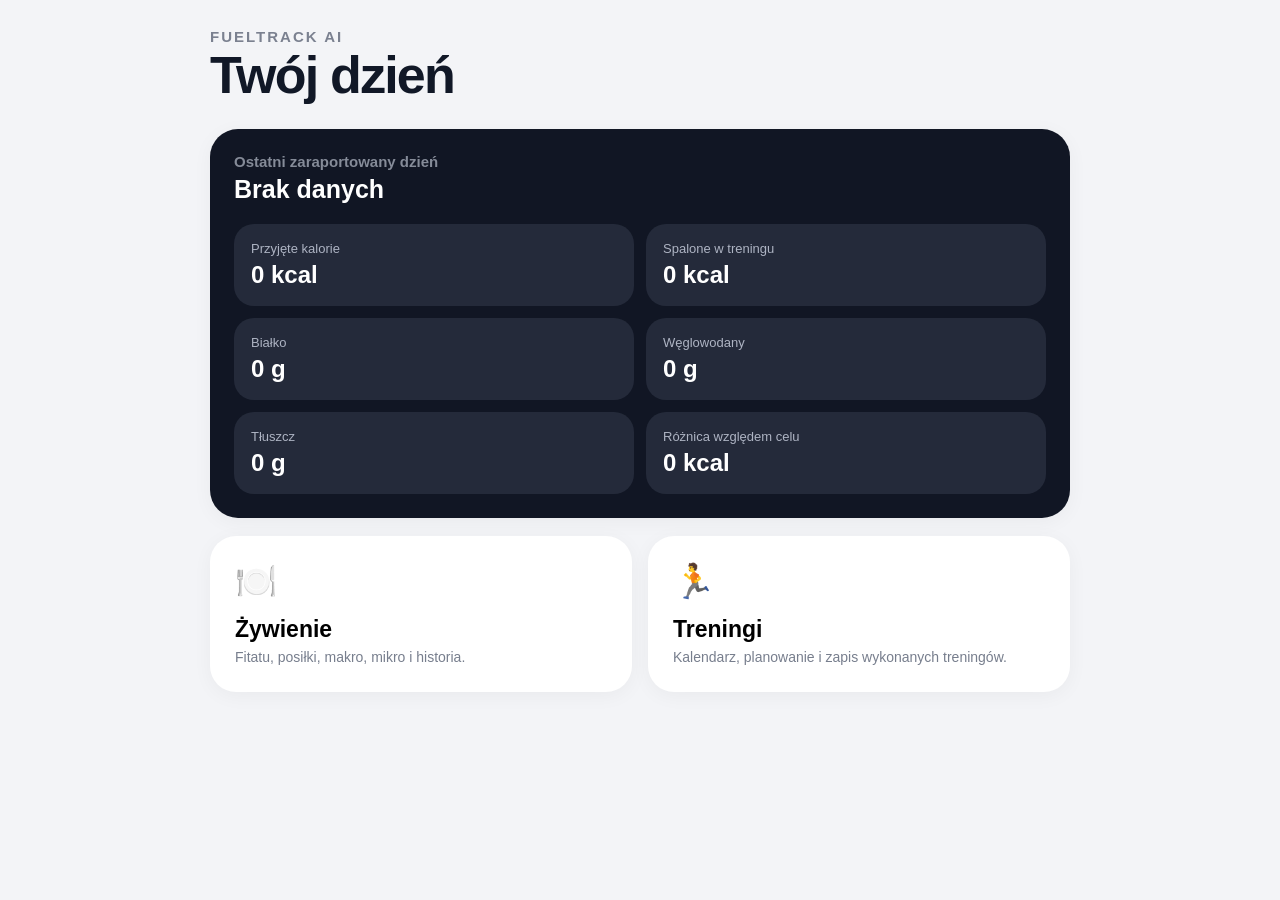
==== index.html @ 74bf9774 "Update index.html" ====
<!DOCTYPE html>
<html lang="pl">
<head>
  <meta charset="UTF-8">
  <meta name="viewport" content="width=device-width, initial-scale=1.0, viewport-fit=cover">
  <meta name="theme-color" content="#f3f4f7">
  <title>FuelTrack AI</title>

  <style>
    * {
      box-sizing: border-box;
    }

    html {
      background: #f3f4f7;
    }

    body {
      margin: 0;
      padding: 0;
      background: #f3f4f7;
      color: #111827;
      font-family: -apple-system, BlinkMacSystemFont, "SF Pro Display",
        "SF Pro Text", Inter, Arial, sans-serif;
    }

    button,
    input,
    select,
    textarea {
      font: inherit;
    }

    button {
      cursor: pointer;
    }

    .app {
      width: 100%;
      max-width: 900px;
      margin: 0 auto;
      padding: 28px 20px 80px;
    }

    .brand {
      color: #7b8190;
      font-size: 15px;
      font-weight: 800;
      letter-spacing: 2px;
      margin-bottom: 4px;
    }

    h1 {
      margin: 0;
      font-size: clamp(34px, 8vw, 52px);
      line-height: 1;
      letter-spacing: -1.8px;
    }

    h2 {
      margin: 0;
      font-size: 28px;
      letter-spacing: -0.7px;
    }

    h3 {
      margin: 0;
    }

    .topbar {
      display: flex;
      justify-content: space-between;
      align-items: flex-start;
      gap: 15px;
      margin-bottom: 28px;
    }

    .primary-btn {
      border: 0;
      border-radius: 18px;
      padding: 17px 20px;
      background: #3565e8;
      color: white;
      font-weight: 800;
      box-shadow: 0 8px 20px rgba(53,101,232,.2);
    }

    .secondary-btn {
      border: 0;
      border-radius: 14px;
      padding: 12px 16px;
      background: #e8eaf0;
      color: #151923;
      font-weight: 750;
    }

    .back-btn {
      border: 0;
      border-radius: 14px;
      padding: 11px 15px;
      background: #e7e9ef;
      font-weight: 750;
      margin-bottom: 18px;
    }

    .card {
      background: white;
      border-radius: 28px;
      padding: 24px;
      margin-bottom: 18px;
      box-shadow: 0 4px 20px rgba(0,0,0,.045);
    }

    .dark-card {
      background: #111624;
      color: white;
    }

    .summary-title {
      color: #858b98;
      font-size: 15px;
      font-weight: 700;
      margin-bottom: 5px;
    }

    .summary-date {
      font-size: 25px;
      font-weight: 850;
      margin-bottom: 20px;
    }

    .summary-grid {
      display: grid;
      grid-template-columns: repeat(2, 1fr);
      gap: 12px;
    }

    .summary-item {
      background: #242a3a;
      border-radius: 20px;
      padding: 17px;
    }

    .summary-label {
      color: #aeb4c3;
      font-size: 13px;
      margin-bottom: 5px;
    }

    .summary-value {
      font-size: 24px;
      font-weight: 850;
    }

    .nav-grid {
      display: grid;
      grid-template-columns: repeat(2, 1fr);
      gap: 16px;
      margin-bottom: 18px;
    }

    .nav-card {
      border: 0;
      text-align: left;
      background: white;
      border-radius: 26px;
      padding: 25px;
      min-height: 145px;
      box-shadow: 0 4px 20px rgba(0,0,0,.045);
    }

    .nav-icon {
      font-size: 34px;
      margin-bottom: 15px;
    }

    .nav-title {
      font-size: 23px;
      font-weight: 850;
      margin-bottom: 5px;
    }

    .nav-description {
      color: #777e8d;
      font-size: 14px;
      line-height: 1.35;
    }

    .section-header {
      display: flex;
      align-items: center;
      justify-content: space-between;
      gap: 12px;
      margin-bottom: 18px;
    }

    .day-label {
      color: #9ba1ae;
      font-size: 16px;
      margin-bottom: 5px;
    }

    .day-date {
      font-size: 29px;
      font-weight: 850;
    }

    select,
    input,
    textarea {
      width: 100%;
      border: 1px solid #dfe2e8;
      border-radius: 14px;
      padding: 13px 14px;
      background: white;
      color: #151923;
      outline: none;
    }

    select:focus,
    input:focus,
    textarea:focus {
      border-color: #3565e8;
    }

    .macro-grid {
      display: grid;
      grid-template-columns: repeat(2, 1fr);
      gap: 12px;
      margin-top: 20px;
    }

    .macro-card {
      background: #242a3a;
      border-radius: 21px;
      padding: 18px;
    }

    .macro-top {
      display: flex;
      justify-content: space-between;
      gap: 10px;
      align-items: center;
      margin-bottom: 8px;
    }

    .macro-name {
      color: #c5cad5;
      font-size: 14px;
      font-weight: 700;
    }

    .macro-number {
      font-size: 22px;
      font-weight: 850;
    }

    .progress-track {
      width: 100%;
      height: 9px;
      background: #3a4050;
      border-radius: 99px;
      overflow: hidden;
    }

    .progress-bar {
      height: 100%;
      width: 0;
      border-radius: 99px;
      background: #4e7cff;
      transition: width .25s ease;
    }

    .meal {
      padding: 18px 0;
      border-bottom: 1px solid #eceef2;
    }

    .meal:last-child {
      border-bottom: 0;
    }

    .meal h3 {
      margin-bottom: 12px;
    }

    .product {
      padding: 9px 0;
      border-bottom: 1px solid #f0f1f4;
    }

    .product:last-child {
      border-bottom: 0;
    }

    .product-name {
      font-weight: 750;
      margin-bottom: 4px;
    }

    .product-info {
      color: #747b89;
      font-size: 14px;
    }

    .collapse-header {
      width: 100%;
      border: 0;
      background: transparent;
      display: flex;
      align-items: center;
      justify-content: space-between;
      gap: 12px;
      padding: 0;
      text-align: left;
      font-weight: 850;
      font-size: 23px;
    }

    .collapse-arrow {
      font-size: 20px;
      transition: transform .2s ease;
    }

    .collapse-content {
      display: none;
      margin-top: 20px;
    }

    .collapse-content.open {
      display: block;
    }

    .micro-row,
    .history-row {
      display: flex;
      justify-content: space-between;
      gap: 12px;
      padding: 11px 0;
      border-bottom: 1px solid #eceef2;
    }

    .history-row:last-child,
    .micro-row:last-child {
      border-bottom: 0;
    }

    .history-date {
      border: 0;
      background: transparent;
      padding: 0;
      font-weight: 800;
      text-align: left;
    }

    .form-grid {
      display: grid;
      grid-template-columns: repeat(2, 1fr);
      gap: 10px;
    }

    .form-full {
      grid-column: 1 / -1;
    }

    .workout-card {
      background: #f5f6fa;
      border-radius: 20px;
      padding: 18px;
      margin-bottom: 12px;
    }

    .workout-title {
      font-size: 20px;
      font-weight: 850;
      margin-bottom: 14px;
    }

    .workout-data {
      display: grid;
      grid-template-columns: repeat(2, 1fr);
      gap: 12px;
    }

    .workout-data small {
      color: #777e8d;
    }

    .workout-data b {
      font-size: 16px;
    }

    .calendar {
      overflow-x: auto;
    }

    .calendar-head,
    .calendar-row {
      display: grid;
      grid-template-columns: repeat(7, minmax(75px, 1fr));
      min-width: 560px;
    }

    .calendar-head div {
      padding: 8px;
      text-align: center;
      color: #7b8190;
      font-size: 12px;
      font-weight: 800;
    }

    .calendar-day {
      min-height: 105px;
      border: 1px solid #eceef2;
      padding: 7px;
      background: white;
    }

    .calendar-number {
      font-weight: 850;
      margin-bottom: 6px;
    }

    .calendar-event {
      border-radius: 9px;
      padding: 5px 6px;
      margin-top: 4px;
      background: #e8edff;
      color: #294da9;
      font-size: 11px;
      font-weight: 750;
      overflow: hidden;
    }

    .empty {
      color: #858b98;
      padding: 10px 0;
    }

    .hidden {
      display: none !important;
    }

    .screens-preview {
      display: grid;
      grid-template-columns: repeat(4, 1fr);
      gap: 8px;
      margin-top: 10px;
    }

    .screens-preview img {
      width: 100%;
      aspect-ratio: 1;
      object-fit: cover;
      border-radius: 12px;
    }

    .status {
      position: fixed;
      left: 20px;
      right: 20px;
      bottom: 20px;
      z-index: 99999;
      padding: 15px 18px;
      border-radius: 15px;
      background: #16794b;
      color: white;
      font-weight: 700;
      text-align: center;
      box-shadow: 0 8px 30px rgba(0,0,0,.2);
    }

    @media (max-width: 650px) {
      .app {
        padding: 22px 16px 70px;
      }

      .topbar {
        align-items: center;
      }

      .topbar .primary-btn {
        padding: 14px 15px;
        font-size: 14px;
      }

      .nav-grid,
      .macro-grid,
      .summary-grid,
      .form-grid {
        grid-template-columns: 1fr 1fr;
      }

      .nav-card {
        min-height: 135px;
        padding: 20px;
      }

      .nav-title {
        font-size: 20px;
      }
    }

    @media (max-width: 430px) {
      .nav-grid {
        gap: 10px;
      }

      .nav-card {
        padding: 17px;
      }

      .nav-icon {
        font-size: 28px;
      }

      .nav-title {
        font-size: 18px;
      }

      .summary-item {
        padding: 14px;
      }

      .summary-value {
        font-size: 20px;
      }
    }
  </style>
</head>

<body>
  <main class="app">

    <!-- =========================
         STRONA GŁÓWNA
    ========================== -->
    <section id="homePage">

      <header class="topbar">
        <div>
          <div class="brand">FUELTRACK AI</div>
          <h1>Twój dzień</h1>
        </div>
      </header>

      <section class="card dark-card">
        <div class="summary-title">Ostatni zaraportowany dzień</div>
        <div id="homeDate" class="summary-date">Brak danych</div>

        <div class="summary-grid">
          <div class="summary-item">
            <div class="summary-label">Przyjęte kalorie</div>
            <div id="homeCalories" class="summary-value">0 kcal</div>
          </div>

          <div class="summary-item">
            <div class="summary-label">Spalone w treningu</div>
            <div id="homeBurned" class="summary-value">0 kcal</div>
          </div>

          <div class="summary-item">
            <div class="summary-label">Białko</div>
            <div id="homeProtein" class="summary-value">0 g</div>
          </div>

          <div class="summary-item">
            <div class="summary-label">Węglowodany</div>
            <div id="homeCarbs" class="summary-value">0 g</div>
          </div>

          <div class="summary-item">
            <div class="summary-label">Tłuszcz</div>
            <div id="homeFat" class="summary-value">0 g</div>
          </div>

          <div class="summary-item">
            <div class="summary-label">Różnica względem celu</div>
            <div id="homeBalance" class="summary-value">0 kcal</div>
          </div>
        </div>
      </section>

      <section class="nav-grid">

        <button class="nav-card" id="goNutrition">
          <div class="nav-icon">🍽️</div>
          <div class="nav-title">Żywienie</div>
          <div class="nav-description">
            Fitatu, posiłki, makro, mikro i historia.
          </div>
        </button>

        <button class="nav-card" id="goTraining">
          <div class="nav-icon">🏃</div>
          <div class="nav-title">Treningi</div>
          <div class="nav-description">
            Kalendarz, planowanie i zapis wykonanych treningów.
          </div>
        </button>

      </section>

    </section>


    <!-- =========================
         STRONA ŻYWIENIA
    ========================== -->
    <section id="nutritionPage" class="hidden">

      <button class="back-btn" id="backHomeNutrition">
        ← Strona główna
      </button>

      <header class="topbar">
        <div>
          <div class="brand">FUELTRACK AI</div>
          <h1>Żywienie</h1>
        </div>

        <button class="primary-btn" id="importBtn">
          + Import Fitatu
        </button>

        <input
          id="fileInput"
          type="file"
          accept=".csv,text/csv"
          class="hidden"
        >
      </header>


      <!-- DZIEŃ + BILANS -->
      <section class="card dark-card">

        <div class="day-label">Wybrany dzień</div>
        <div id="selectedDateLabel" class="day-date">
          Brak danych
        </div>

        <select id="dateSelect" style="margin-top:18px;"></select>

        <div class="macro-grid">

          <div class="macro-card">
            <div class="macro-top">
              <span class="macro-name">🔥 Kalorie</span>
              <span id="kcal" class="macro-number">0</span>
            </div>
            <div class="progress-track">
              <div id="kcalBar" class="progress-bar"></div>
            </div>
          </div>

          <div class="macro-card">
            <div class="macro-top">
              <span class="macro-name">🥩 Białko</span>
              <span id="protein" class="macro-number">0</span>
            </div>
            <div class="progress-track">
              <div id="proteinBar" class="progress-bar"></div>
            </div>
          </div>

          <div class="macro-card">
            <div class="macro-top">
              <span class="macro-name">🍚 Węglowodany</span>
              <span id="carbs" class="macro-number">0</span>
            </div>
            <div class="progress-track">
              <div id="carbsBar" class="progress-bar"></div>
            </div>
          </div>

          <div class="macro-card">
            <div class="macro-top">
              <span class="macro-name">🥑 Tłuszcz</span>
              <span id="fat" class="macro-number">0</span>
            </div>
            <div class="progress-track">
              <div id="fatBar" class="progress-bar"></div>
            </div>
          </div>

        </div>
      </section>


      <!-- POSIŁKI -->
      <section class="card">

        <div class="section-header">
          <h2>Posiłki</h2>

          <button class="secondary-btn" id="copyBtn">
            📋 Kopiuj pełny raport
          </button>
        </div>

        <div id="meals"></div>

      </section>


      <!-- MAKRO I MIKRO -->
      <section class="card">

        <button class="collapse-header" data-target="macroMicroContent">
          <span>Makro i mikro</span>
          <span class="collapse-arrow">⌄</span>
        </button>

        <div id="macroMicroContent" class="collapse-content">

          <h3 style="margin-bottom:12px;">Makro</h3>

          <div id="macroDetails"></div>

          <h3 style="margin:25px 0 12px;">Mikro</h3>

          <div id="micros"></div>

        </div>

      </section>


      <!-- HISTORIA -->
      <section class="card">

        <button class="collapse-header" data-target="historyContent">
          <span>
            Historia
            <span
              id="dayCount"
              style="
                display:inline-block;
                margin-left:8px;
                padding:7px 12px;
                border-radius:999px;
                background:#eef0ff;
                color:#303b9f;
                font-size:13px;
              "
            >
              0 dni
            </span>
          </span>

          <span class="collapse-arrow">⌄</span>
        </button>

        <div id="historyContent" class="collapse-content">
          <div id="history"></div>
        </div>

      </section>

    </section>


    <!-- =========================
         STRONA TRENINGÓW
    ========================== -->
    <section id="trainingPage" class="hidden">

      <button class="back-btn" id="backHomeTraining">
        ← Strona główna
      </button>

      <header style="margin-bottom:25px;">
        <div class="brand">FUELTRACK AI</div>
        <h1>Treningi</h1>
      </header>


      <!-- KALENDARZ -->
      <section class="card">

        <div class="section-header">
          <h2>Kalendarz treningów</h2>

          <div style="display:flex;gap:8px;">
            <button class="secondary-btn" id="prevMonth">←</button>
            <button class="secondary-btn" id="nextMonth">→</button>
          </div>
        </div>

        <div
          id="calendarTitle"
          style="
            font-size:20px;
            font-weight:850;
            margin-bottom:12px;
          "
        ></div>

        <div class="calendar">
          <div class="calendar-head">
            <div>Pon</div>
            <div>Wt</div>
            <div>Śr</div>
            <div>Czw</div>
            <div>Pt</div>
            <div>Sob</div>
            <div>Nd</div>
          </div>

          <div id="calendarGrid" class="calendar-row"></div>
        </div>

      </section>


      <!-- PLANOWANIE -->
      <section class="card">

        <div class="section-header">
          <h2>Planowanie treningu</h2>
        </div>

        <div class="form-grid">

          <input id="planDate" type="date">

          <select id="planType">
            <option value="Easy">Easy</option>
            <option value="Long">Long</option>
            <option value="Interwały">Interwały</option>
            <option value="Podbiegi">Podbiegi</option>
            <option value="Siłownia">Siłownia</option>
            <option value="Regeneracja">Regeneracja</option>
            <option value="Inny">Inny</option>
          </select>

          <input
            id="planName"
            placeholder="Nazwa treningu"
            class="form-full"
          >

          <input
            id="planCalories"
            type="number"
            placeholder="Przypuszczalne spalone kcal"
          >

          <input
            id="planDistance"
            type="number"
            step="0.1"
            placeholder="Planowany dystans km"
          >

          <textarea
            id="planNote"
            rows="3"
            placeholder="Opis / założenia treningu"
            class="form-full"
          ></textarea>

          <button
            id="savePlanBtn"
            class="primary-btn form-full"
          >
            + Dodaj do kalendarza
          </button>

        </div>

      </section>


      <!-- WPROWADZANIE WYKONANEGO TRENINGU -->
      <section class="card">

        <div class="section-header">
          <h2>Wykonane treningi</h2>

          <button class="secondary-btn" id="addWorkoutBtn">
            + Dodaj trening
          </button>
        </div>

        <div id="workoutForm" class="hidden">

          <div class="form-grid">

            <input id="wDate" type="date">

            <input
              id="wType"
              placeholder="Rodzaj, np. Easy Run"
            >

            <input
              id="wDistance"
              type="number"
              step="0.01"
              placeholder="Dystans km"
            >

            <input
              id="wTime"
              placeholder="Czas, np. 52:34"
            >

            <input
              id="wPace"
              placeholder="Tempo, np. 5:18/km"
            >

            <input
              id="wHr"
              type="number"
              placeholder="Średnie HR"
            >

            <input
              id="wMaxHr"
              type="number"
              placeholder="Maksymalne HR"
            >

            <input
              id="wCalories"
              type="number"
              placeholder="Spalone kcal"
            >

            <input
              id="wCadence"
              type="number"
              placeholder="Kadencja"
            >

            <input
              id="wElevation"
              type="number"
              placeholder="Przewyższenie m"
            >

            <textarea
              id="wNote"
              rows="3"
              placeholder="Odczucia / notatka"
              class="form-full"
            ></textarea>

            <div class="form-full">
              <label style="font-weight:750;">
                Screeny z Garmina — maks. 4
              </label>

              <input
                id="wScreens"
                type="file"
                accept="image/*"
                multiple
                style="margin-top:8px;"
              >

              <div id="screensPreview" class="screens-preview"></div>
            </div>

            <button
              id="saveWorkoutBtn"
              class="primary-btn"
            >
              Zapisz trening
            </button>

            <button
              id="cancelWorkoutBtn"
              class="secondary-btn"
            >
              Anuluj
            </button>

          </div>

        </div>

        <div id="workouts" style="margin-top:18px;"></div>

      </section>

    </section>

  </main>

  <div id="status" class="status hidden"></div>

  <script src="App.js"></script>
</body>
</html>
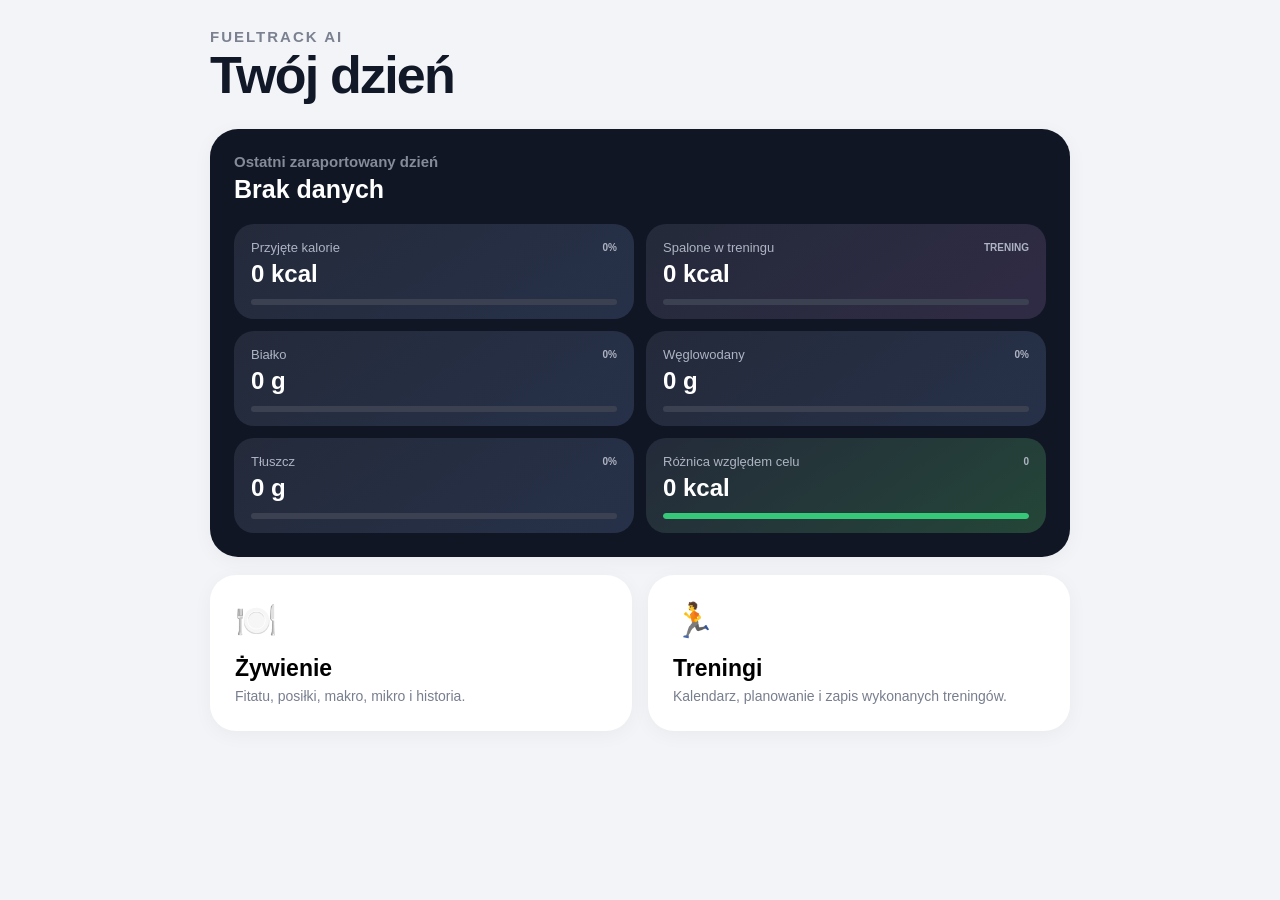
==== commit c9674db3: "Update index.html" ====
--- a/index.html
+++ b/index.html
@@ -1,12 +1,24 @@
 <!DOCTYPE html>
 <html lang="pl">
+
 <head>
+
   <meta charset="UTF-8">
-  <meta name="viewport" content="width=device-width, initial-scale=1.0, viewport-fit=cover">
-  <meta name="theme-color" content="#f3f4f7">
+
+  <meta
+    name="viewport"
+    content="width=device-width, initial-scale=1.0, viewport-fit=cover"
+  >
+
+  <meta
+    name="theme-color"
+    content="#f3f4f7"
+  >
+
   <title>FuelTrack AI</title>
 
   <style>
+
     * {
       box-sizing: border-box;
     }
@@ -20,8 +32,14 @@
       padding: 0;
       background: #f3f4f7;
       color: #111827;
-      font-family: -apple-system, BlinkMacSystemFont, "SF Pro Display",
-        "SF Pro Text", Inter, Arial, sans-serif;
+      font-family:
+        -apple-system,
+        BlinkMacSystemFont,
+        "SF Pro Display",
+        "SF Pro Text",
+        Inter,
+        Arial,
+        sans-serif;
     }
 
     button,
@@ -82,7 +100,9 @@
       background: #3565e8;
       color: white;
       font-weight: 800;
-      box-shadow: 0 8px 20px rgba(53,101,232,.2);
+      box-shadow:
+        0 8px 20px
+        rgba(53, 101, 232, .2);
     }
 
     .secondary-btn {
@@ -108,7 +128,9 @@
       border-radius: 28px;
       padding: 24px;
       margin-bottom: 18px;
-      box-shadow: 0 4px 20px rgba(0,0,0,.045);
+      box-shadow:
+        0 4px 20px
+        rgba(0, 0, 0, .045);
     }
 
     .dark-card {
@@ -131,30 +153,213 @@
 
     .summary-grid {
       display: grid;
-      grid-template-columns: repeat(2, 1fr);
+      grid-template-columns:
+        repeat(2, 1fr);
       gap: 12px;
     }
 
+    /* =====================================================
+       KAFELKI GŁÓWNE — NOWE
+    ===================================================== */
+
     .summary-item {
+      position: relative;
+      overflow: hidden;
       background: #242a3a;
       border-radius: 20px;
-      padding: 17px;
+      padding: 16px 17px 14px;
+      transition:
+        background .25s ease,
+        transform .2s ease;
+    }
+
+    .summary-item:hover {
+      transform: translateY(-1px);
+    }
+
+    .summary-label-row {
+      display: flex;
+      align-items: center;
+      justify-content: space-between;
+      gap: 8px;
+      margin-bottom: 5px;
     }
 
     .summary-label {
       color: #aeb4c3;
       font-size: 13px;
-      margin-bottom: 5px;
+      line-height: 1.2;
+    }
+
+    .summary-percent {
+      font-size: 10px;
+      font-weight: 850;
+      color: #aeb4c3;
+      white-space: nowrap;
     }
 
     .summary-value {
       font-size: 24px;
       font-weight: 850;
-    }
+      line-height: 1.1;
+    }
+
+    .summary-progress {
+      height: 6px;
+      width: 100%;
+      margin-top: 12px;
+      background: #3b4151;
+      border-radius: 99px;
+      overflow: hidden;
+    }
+
+    .summary-progress-bar {
+      height: 100%;
+      width: 0;
+      border-radius: 99px;
+      transition:
+        width .35s ease,
+        background .25s ease;
+    }
+
+    /* Kolory realizacji celu */
+
+    .summary-item.progress-low {
+      background:
+        linear-gradient(
+          145deg,
+          #242a3a,
+          #263149
+        );
+    }
+
+    .summary-item.progress-medium {
+      background:
+        linear-gradient(
+          145deg,
+          #242a3a,
+          #273b37
+        );
+    }
+
+    .summary-item.progress-good {
+      background:
+        linear-gradient(
+          145deg,
+          #242a3a,
+          #244638
+        );
+    }
+
+    .summary-item.progress-over {
+      background:
+        linear-gradient(
+          145deg,
+          #242a3a,
+          #493c2b
+        );
+    }
+
+    .progress-low
+    .summary-progress-bar {
+      background: #4e7cff;
+    }
+
+    .progress-medium
+    .summary-progress-bar {
+      background: #38b879;
+    }
+
+    .progress-good
+    .summary-progress-bar {
+      background: #35c878;
+    }
+
+    .progress-over
+    .summary-progress-bar {
+      background: #f0a441;
+    }
+
+    /* Spalone kcal */
+
+    #homeBurnedCard {
+      background:
+        linear-gradient(
+          145deg,
+          #242a3a,
+          #302b45
+        );
+    }
+
+    #homeBurnedBar {
+      background: #a36cff;
+    }
+
+    /* Bilans */
+
+    #homeBalanceCard {
+      background:
+        linear-gradient(
+          145deg,
+          #242a3a,
+          #263149
+        );
+    }
+
+    .balance-good {
+      background:
+        linear-gradient(
+          145deg,
+          #242a3a,
+          #244638
+        ) !important;
+    }
+
+    .balance-warning {
+      background:
+        linear-gradient(
+          145deg,
+          #242a3a,
+          #493c2b
+        ) !important;
+    }
+
+    .balance-danger {
+      background:
+        linear-gradient(
+          145deg,
+          #242a3a,
+          #482c32
+        ) !important;
+    }
+
+    .balance-good
+    #homeBalanceBar {
+      background: #35c878;
+    }
+
+    .balance-warning
+    #homeBalanceBar {
+      background: #f0a441;
+    }
+
+    .balance-danger
+    #homeBalanceBar {
+      background: #ef6262;
+    }
+
+    #homeBalancePercent {
+      font-size: 10px;
+    }
+
+    /* =====================================================
+       NAWIGACJA
+    ===================================================== */
 
     .nav-grid {
       display: grid;
-      grid-template-columns: repeat(2, 1fr);
+      grid-template-columns:
+        repeat(2, 1fr);
       gap: 16px;
       margin-bottom: 18px;
     }
@@ -166,7 +371,9 @@
       border-radius: 26px;
       padding: 25px;
       min-height: 145px;
-      box-shadow: 0 4px 20px rgba(0,0,0,.045);
+      box-shadow:
+        0 4px 20px
+        rgba(0, 0, 0, .045);
     }
 
     .nav-icon {
@@ -223,9 +430,14 @@
       border-color: #3565e8;
     }
 
+    /* =====================================================
+       MAKRO
+    ===================================================== */
+
     .macro-grid {
       display: grid;
-      grid-template-columns: repeat(2, 1fr);
+      grid-template-columns:
+        repeat(2, 1fr);
       gap: 12px;
       margin-top: 20px;
     }
@@ -268,12 +480,18 @@
       width: 0;
       border-radius: 99px;
       background: #4e7cff;
-      transition: width .25s ease;
-    }
+      transition:
+        width .25s ease;
+    }
+
+    /* =====================================================
+       POSIŁKI
+    ===================================================== */
 
     .meal {
       padding: 18px 0;
-      border-bottom: 1px solid #eceef2;
+      border-bottom:
+        1px solid #eceef2;
     }
 
     .meal:last-child {
@@ -286,7 +504,8 @@
 
     .product {
       padding: 9px 0;
-      border-bottom: 1px solid #f0f1f4;
+      border-bottom:
+        1px solid #f0f1f4;
     }
 
     .product:last-child {
@@ -319,7 +538,8 @@
 
     .collapse-arrow {
       font-size: 20px;
-      transition: transform .2s ease;
+      transition:
+        transform .2s ease;
     }
 
     .collapse-content {
@@ -337,7 +557,8 @@
       justify-content: space-between;
       gap: 12px;
       padding: 11px 0;
-      border-bottom: 1px solid #eceef2;
+      border-bottom:
+        1px solid #eceef2;
     }
 
     .history-row:last-child,
@@ -353,15 +574,44 @@
       text-align: left;
     }
 
+    /* =====================================================
+       FORMULARZE
+    ===================================================== */
+
     .form-grid {
       display: grid;
-      grid-template-columns: repeat(2, 1fr);
+      grid-template-columns:
+        minmax(0, 1fr)
+        minmax(0, 1fr);
       gap: 10px;
     }
 
     .form-full {
       grid-column: 1 / -1;
     }
+
+    .form-grid > input,
+    .form-grid > select,
+    .form-grid > textarea {
+      min-width: 0;
+    }
+
+    .form-grid input,
+    .form-grid select,
+    .form-grid textarea {
+      font-size: 14px;
+      min-width: 0;
+    }
+
+    .form-grid input::placeholder,
+    .form-grid textarea::placeholder {
+      font-size: 13px;
+      color: #9ca1aa;
+    }
+
+    /* =====================================================
+       WYKONANE TRENINGI
+    ===================================================== */
 
     .workout-card {
       background: #f5f6fa;
@@ -376,9 +626,17 @@
       margin-bottom: 14px;
     }
 
+    .workout-date {
+      font-size: 13px;
+      color: #777e8d;
+      font-weight: 600;
+      margin-top: 4px;
+    }
+
     .workout-data {
       display: grid;
-      grid-template-columns: repeat(2, 1fr);
+      grid-template-columns:
+        repeat(2, 1fr);
       gap: 12px;
     }
 
@@ -390,46 +648,102 @@
       font-size: 16px;
     }
 
+    .workout-note {
+      margin-top: 14px;
+      border-top:
+        1px solid #e4e6eb;
+      padding-top: 12px;
+      color: #555;
+      line-height: 1.4;
+    }
+
+    .delete-workout-btn {
+      margin-top: 14px;
+      border: 0;
+      border-radius: 10px;
+      padding: 8px 11px;
+      background: #fee4e2;
+      color: #b42318;
+      font-weight: 700;
+    }
+
+    /* =====================================================
+       KALENDARZ
+    ===================================================== */
+
     .calendar {
-      overflow-x: auto;
+      width: 100%;
+      overflow-x: hidden;
     }
 
     .calendar-head,
     .calendar-row {
       display: grid;
-      grid-template-columns: repeat(7, minmax(75px, 1fr));
-      min-width: 560px;
+      grid-template-columns:
+        repeat(
+          7,
+          minmax(0, 1fr)
+        );
+      width: 100%;
+      min-width: 0;
     }
 
     .calendar-head div {
-      padding: 8px;
+      padding: 6px 2px;
       text-align: center;
       color: #7b8190;
-      font-size: 12px;
+      font-size: 11px;
       font-weight: 800;
+      overflow: hidden;
     }
 
     .calendar-day {
-      min-height: 105px;
+      min-width: 0;
+      min-height: 82px;
       border: 1px solid #eceef2;
-      padding: 7px;
+      padding: 5px;
       background: white;
+      overflow: hidden;
+    }
+
+    .calendar-day:hover {
+      background: #f8f9fc;
+    }
+
+    .calendar-today {
+      border:
+        2px solid #3565e8 !important;
+      background:
+        #f6f8ff !important;
     }
 
     .calendar-number {
+      font-size: 14px;
       font-weight: 850;
-      margin-bottom: 6px;
+      margin-bottom: 5px;
     }
 
     .calendar-event {
-      border-radius: 9px;
-      padding: 5px 6px;
-      margin-top: 4px;
+      min-width: 0;
+      border-radius: 8px;
+      padding: 4px;
+      margin-top: 3px;
+      font-size: 9px;
+      line-height: 1.15;
+      font-weight: 750;
+      overflow: hidden;
+      text-overflow: ellipsis;
+      white-space: nowrap;
+    }
+
+    .calendar-event.planned {
       background: #e8edff;
       color: #294da9;
-      font-size: 11px;
-      font-weight: 750;
-      overflow: hidden;
+    }
+
+    .calendar-event.completed {
+      background: #e4f6ed;
+      color: #17613d;
     }
 
     .empty {
@@ -441,9 +755,14 @@
       display: none !important;
     }
 
+    /* =====================================================
+       SCREENY
+    ===================================================== */
+
     .screens-preview {
       display: grid;
-      grid-template-columns: repeat(4, 1fr);
+      grid-template-columns:
+        repeat(4, 1fr);
       gap: 8px;
       margin-top: 10px;
     }
@@ -454,6 +773,10 @@
       object-fit: cover;
       border-radius: 12px;
     }
+
+    /* =====================================================
+       STATUS
+    ===================================================== */
 
     .status {
       position: fixed;
@@ -467,28 +790,42 @@
       color: white;
       font-weight: 700;
       text-align: center;
-      box-shadow: 0 8px 30px rgba(0,0,0,.2);
-    }
+      box-shadow:
+        0 8px 30px
+        rgba(0, 0, 0, .2);
+    }
+
+    /* =====================================================
+       TABLET / MOBILE
+    ===================================================== */
 
     @media (max-width: 650px) {
+
       .app {
-        padding: 22px 16px 70px;
+        padding:
+          22px
+          16px
+          70px;
       }
 
       .topbar {
         align-items: center;
       }
 
-      .topbar .primary-btn {
-        padding: 14px 15px;
+      .topbar
+      .primary-btn {
+        padding:
+          14px
+          15px;
+
         font-size: 14px;
       }
 
       .nav-grid,
       .macro-grid,
-      .summary-grid,
-      .form-grid {
-        grid-template-columns: 1fr 1fr;
+      .summary-grid {
+        grid-template-columns:
+          1fr 1fr;
       }
 
       .nav-card {
@@ -499,9 +836,108 @@
       .nav-title {
         font-size: 20px;
       }
+
+      /* KALENDARZ */
+
+      .calendar {
+        overflow-x: hidden;
+      }
+
+      .calendar-head,
+      .calendar-row {
+        grid-template-columns:
+          repeat(
+            7,
+            minmax(0, 1fr)
+          );
+
+        width: 100%;
+        min-width: 0;
+      }
+
+      .calendar-head div {
+        font-size: 10px;
+        padding: 5px 1px;
+      }
+
+      .calendar-day {
+        min-height: 76px;
+        padding: 4px;
+      }
+
+      .calendar-number {
+        font-size: 13px;
+      }
+
+      .calendar-event {
+        font-size: 8px;
+        padding: 3px;
+        border-radius: 7px;
+      }
+
+      /* FORMULARZ */
+
+      .form-grid {
+        grid-template-columns:
+          minmax(0, 1fr)
+          minmax(0, 1fr);
+
+        gap: 8px;
+      }
+
+      .form-grid input,
+      .form-grid select,
+      .form-grid textarea {
+        font-size: 14px;
+        padding:
+          11px
+          10px;
+      }
+
+      .form-grid input::placeholder,
+      .form-grid textarea::placeholder {
+        font-size: 12px;
+      }
+
+      #planCalories,
+      #planDistance {
+        font-size: 13px;
+      }
+
+      #planCalories::placeholder,
+      #planDistance::placeholder {
+        font-size: 11px;
+      }
+
+      /* KAFELKI */
+
+      .summary-item {
+        padding:
+          14px
+          14px
+          12px;
+      }
+
+      .summary-value {
+        font-size: 21px;
+      }
+
+      .summary-label {
+        font-size: 12px;
+      }
+
+      .summary-percent {
+        font-size: 9px;
+      }
+
+      .summary-progress {
+        height: 5px;
+        margin-top: 10px;
+      }
     }
 
     @media (max-width: 430px) {
+
       .nav-grid {
         gap: 10px;
       }
@@ -519,84 +955,414 @@
       }
 
       .summary-item {
-        padding: 14px;
+        padding:
+          13px
+          12px
+          11px;
       }
 
       .summary-value {
-        font-size: 20px;
-      }
-    }
+        font-size: 19px;
+      }
+
+      .summary-label {
+        font-size: 11px;
+      }
+
+      /* KALENDARZ */
+
+      .calendar-head div {
+        font-size: 9px;
+        font-weight: 800;
+      }
+
+      .calendar-day {
+        min-height: 70px;
+        padding: 3px;
+      }
+
+      .calendar-number {
+        font-size: 12px;
+        margin-bottom: 3px;
+      }
+
+      .calendar-event {
+        font-size: 7px;
+        padding:
+          2px
+          3px;
+      }
+
+      /* POLA PLANOWANIA */
+
+      .form-grid {
+        gap: 7px;
+      }
+
+      .form-grid input,
+      .form-grid select,
+      .form-grid textarea {
+        padding:
+          10px
+          9px;
+      }
+
+      .form-grid input::placeholder,
+      .form-grid textarea::placeholder {
+        font-size: 11px;
+      }
+
+      #planCalories,
+      #planDistance {
+        font-size: 12px;
+      }
+
+      #planCalories::placeholder,
+      #planDistance::placeholder {
+        font-size: 10px;
+      }
+    }
+
   </style>
+
 </head>
 
 <body>
+
   <main class="app">
 
-    <!-- =========================
+    <!-- =================================================
          STRONA GŁÓWNA
-    ========================== -->
+    ================================================== -->
+
     <section id="homePage">
 
       <header class="topbar">
+
         <div>
-          <div class="brand">FUELTRACK AI</div>
-          <h1>Twój dzień</h1>
+
+          <div class="brand">
+            FUELTRACK AI
+          </div>
+
+          <h1>
+            Twój dzień
+          </h1>
+
         </div>
+
       </header>
 
+
       <section class="card dark-card">
-        <div class="summary-title">Ostatni zaraportowany dzień</div>
-        <div id="homeDate" class="summary-date">Brak danych</div>
+
+        <div class="summary-title">
+          Ostatni zaraportowany dzień
+        </div>
+
+        <div
+          id="homeDate"
+          class="summary-date"
+        >
+          Brak danych
+        </div>
+
 
         <div class="summary-grid">
-          <div class="summary-item">
-            <div class="summary-label">Przyjęte kalorie</div>
-            <div id="homeCalories" class="summary-value">0 kcal</div>
+
+          <!-- KALORIE -->
+
+          <div
+            id="homeCaloriesCard"
+            class="summary-item progress-low"
+          >
+
+            <div class="summary-label-row">
+
+              <div class="summary-label">
+                Przyjęte kalorie
+              </div>
+
+              <div
+                id="homeCaloriesPercent"
+                class="summary-percent"
+              >
+                0%
+              </div>
+
+            </div>
+
+            <div
+              id="homeCalories"
+              class="summary-value"
+            >
+              0 kcal
+            </div>
+
+            <div class="summary-progress">
+
+              <div
+                id="homeCaloriesBar"
+                class="summary-progress-bar"
+              ></div>
+
+            </div>
+
           </div>
 
-          <div class="summary-item">
-            <div class="summary-label">Spalone w treningu</div>
-            <div id="homeBurned" class="summary-value">0 kcal</div>
+
+          <!-- SPALONE -->
+
+          <div
+            id="homeBurnedCard"
+            class="summary-item"
+          >
+
+            <div class="summary-label-row">
+
+              <div class="summary-label">
+                Spalone w treningu
+              </div>
+
+              <div
+                id="homeBurnedPercent"
+                class="summary-percent"
+              >
+                TRENING
+              </div>
+
+            </div>
+
+            <div
+              id="homeBurned"
+              class="summary-value"
+            >
+              0 kcal
+            </div>
+
+            <div class="summary-progress">
+
+              <div
+                id="homeBurnedBar"
+                class="summary-progress-bar"
+                style="width:0%"
+              ></div>
+
+            </div>
+
           </div>
 
-          <div class="summary-item">
-            <div class="summary-label">Białko</div>
-            <div id="homeProtein" class="summary-value">0 g</div>
+
+          <!-- BIAŁKO -->
+
+          <div
+            id="homeProteinCard"
+            class="summary-item progress-low"
+          >
+
+            <div class="summary-label-row">
+
+              <div class="summary-label">
+                Białko
+              </div>
+
+              <div
+                id="homeProteinPercent"
+                class="summary-percent"
+              >
+                0%
+              </div>
+
+            </div>
+
+            <div
+              id="homeProtein"
+              class="summary-value"
+            >
+              0 g
+            </div>
+
+            <div class="summary-progress">
+
+              <div
+                id="homeProteinBar"
+                class="summary-progress-bar"
+              ></div>
+
+            </div>
+
           </div>
 
-          <div class="summary-item">
-            <div class="summary-label">Węglowodany</div>
-            <div id="homeCarbs" class="summary-value">0 g</div>
+
+          <!-- WĘGLOWODANY -->
+
+          <div
+            id="homeCarbsCard"
+            class="summary-item progress-low"
+          >
+
+            <div class="summary-label-row">
+
+              <div class="summary-label">
+                Węglowodany
+              </div>
+
+              <div
+                id="homeCarbsPercent"
+                class="summary-percent"
+              >
+                0%
+              </div>
+
+            </div>
+
+            <div
+              id="homeCarbs"
+              class="summary-value"
+            >
+              0 g
+            </div>
+
+            <div class="summary-progress">
+
+              <div
+                id="homeCarbsBar"
+                class="summary-progress-bar"
+              ></div>
+
+            </div>
+
           </div>
 
-          <div class="summary-item">
-            <div class="summary-label">Tłuszcz</div>
-            <div id="homeFat" class="summary-value">0 g</div>
+
+          <!-- TŁUSZCZ -->
+
+          <div
+            id="homeFatCard"
+            class="summary-item progress-low"
+          >
+
+            <div class="summary-label-row">
+
+              <div class="summary-label">
+                Tłuszcz
+              </div>
+
+              <div
+                id="homeFatPercent"
+                class="summary-percent"
+              >
+                0%
+              </div>
+
+            </div>
+
+            <div
+              id="homeFat"
+              class="summary-value"
+            >
+              0 g
+            </div>
+
+            <div class="summary-progress">
+
+              <div
+                id="homeFatBar"
+                class="summary-progress-bar"
+              ></div>
+
+            </div>
+
           </div>
 
-          <div class="summary-item">
-            <div class="summary-label">Różnica względem celu</div>
-            <div id="homeBalance" class="summary-value">0 kcal</div>
+
+          <!-- BILANS -->
+
+          <div
+            id="homeBalanceCard"
+            class="summary-item balance-good"
+          >
+
+            <div class="summary-label-row">
+
+              <div class="summary-label">
+                Różnica względem celu
+              </div>
+
+              <div
+                id="homeBalancePercent"
+                class="summary-percent"
+              >
+                0
+              </div>
+
+            </div>
+
+            <div
+              id="homeBalance"
+              class="summary-value"
+            >
+              0 kcal
+            </div>
+
+            <div class="summary-progress">
+
+              <div
+                id="homeBalanceBar"
+                class="summary-progress-bar"
+                style="width:100%"
+              ></div>
+
+            </div>
+
           </div>
+
         </div>
+
       </section>
 
+
       <section class="nav-grid">
 
-        <button class="nav-card" id="goNutrition">
-          <div class="nav-icon">🍽️</div>
-          <div class="nav-title">Żywienie</div>
+        <button
+          class="nav-card"
+          id="goNutrition"
+          type="button"
+        >
+
+          <div class="nav-icon">
+            🍽️
+          </div>
+
+          <div class="nav-title">
+            Żywienie
+          </div>
+
           <div class="nav-description">
             Fitatu, posiłki, makro, mikro i historia.
           </div>
+
         </button>
 
-        <button class="nav-card" id="goTraining">
-          <div class="nav-icon">🏃</div>
-          <div class="nav-title">Treningi</div>
+
+        <button
+          class="nav-card"
+          id="goTraining"
+          type="button"
+        >
+
+          <div class="nav-icon">
+            🏃
+          </div>
+
+          <div class="nav-title">
+            Treningi
+          </div>
+
           <div class="nav-description">
             Kalendarz, planowanie i zapis wykonanych treningów.
           </div>
+
         </button>
 
       </section>
@@ -604,24 +1370,47 @@
     </section>
 
 
-    <!-- =========================
-         STRONA ŻYWIENIA
-    ========================== -->
-    <section id="nutritionPage" class="hidden">
-
-      <button class="back-btn" id="backHomeNutrition">
+    <!-- =================================================
+         ŻYWIENIE
+    ================================================== -->
+
+    <section
+      id="nutritionPage"
+      class="hidden"
+    >
+
+      <button
+        class="back-btn"
+        id="backHomeNutrition"
+        type="button"
+      >
         ← Strona główna
       </button>
 
+
       <header class="topbar">
+
         <div>
-          <div class="brand">FUELTRACK AI</div>
-          <h1>Żywienie</h1>
+
+          <div class="brand">
+            FUELTRACK AI
+          </div>
+
+          <h1>
+            Żywienie
+          </h1>
+
         </div>
 
-        <button class="primary-btn" id="importBtn">
+
+        <button
+          class="primary-btn"
+          id="importBtn"
+          type="button"
+        >
           + Import Fitatu
         </button>
+
 
         <input
           id="fileInput"
@@ -629,74 +1418,173 @@
           accept=".csv,text/csv"
           class="hidden"
         >
+
       </header>
 
 
-      <!-- DZIEŃ + BILANS -->
       <section class="card dark-card">
 
-        <div class="day-label">Wybrany dzień</div>
-        <div id="selectedDateLabel" class="day-date">
+        <div class="day-label">
+          Wybrany dzień
+        </div>
+
+        <div
+          id="selectedDateLabel"
+          class="day-date"
+        >
           Brak danych
         </div>
 
-        <select id="dateSelect" style="margin-top:18px;"></select>
+
+        <select
+          id="dateSelect"
+          style="margin-top:18px;"
+        ></select>
+
 
         <div class="macro-grid">
 
+
           <div class="macro-card">
+
             <div class="macro-top">
-              <span class="macro-name">🔥 Kalorie</span>
-              <span id="kcal" class="macro-number">0</span>
-            </div>
+
+              <span class="macro-name">
+                🔥 Kalorie
+              </span>
+
+              <span
+                id="kcal"
+                class="macro-number"
+              >
+                0
+              </span>
+
+            </div>
+
+
             <div class="progress-track">
-              <div id="kcalBar" class="progress-bar"></div>
-            </div>
+
+              <div
+                id="kcalBar"
+                class="progress-bar"
+              ></div>
+
+            </div>
+
           </div>
 
+
           <div class="macro-card">
+
             <div class="macro-top">
-              <span class="macro-name">🥩 Białko</span>
-              <span id="protein" class="macro-number">0</span>
-            </div>
+
+              <span class="macro-name">
+                🥩 Białko
+              </span>
+
+              <span
+                id="protein"
+                class="macro-number"
+              >
+                0
+              </span>
+
+            </div>
+
+
             <div class="progress-track">
-              <div id="proteinBar" class="progress-bar"></div>
-            </div>
+
+              <div
+                id="proteinBar"
+                class="progress-bar"
+              ></div>
+
+            </div>
+
           </div>
 
+
           <div class="macro-card">
+
             <div class="macro-top">
-              <span class="macro-name">🍚 Węglowodany</span>
-              <span id="carbs" class="macro-number">0</span>
-            </div>
+
+              <span class="macro-name">
+                🍚 Węglowodany
+              </span>
+
+              <span
+                id="carbs"
+                class="macro-number"
+              >
+                0
+              </span>
+
+            </div>
+
+
             <div class="progress-track">
-              <div id="carbsBar" class="progress-bar"></div>
-            </div>
+
+              <div
+                id="carbsBar"
+                class="progress-bar"
+              ></div>
+
+            </div>
+
           </div>
 
+
           <div class="macro-card">
+
             <div class="macro-top">
-              <span class="macro-name">🥑 Tłuszcz</span>
-              <span id="fat" class="macro-number">0</span>
-            </div>
+
+              <span class="macro-name">
+                🥑 Tłuszcz
+              </span>
+
+              <span
+                id="fat"
+                class="macro-number"
+              >
+                0
+              </span>
+
+            </div>
+
+
             <div class="progress-track">
-              <div id="fatBar" class="progress-bar"></div>
-            </div>
+
+              <div
+                id="fatBar"
+                class="progress-bar"
+              ></div>
+
+            </div>
+
           </div>
 
         </div>
+
       </section>
 
 
-      <!-- POSIŁKI -->
       <section class="card">
 
         <div class="section-header">
-          <h2>Posiłki</h2>
-
-          <button class="secondary-btn" id="copyBtn">
+
+          <h2>
+            Posiłki
+          </h2>
+
+          <button
+            class="secondary-btn"
+            id="copyBtn"
+            type="button"
+          >
             📋 Kopiuj pełny raport
           </button>
+
         </div>
 
         <div id="meals"></div>
@@ -704,35 +1592,68 @@
       </section>
 
 
-      <!-- MAKRO I MIKRO -->
       <section class="card">
 
-        <button class="collapse-header" data-target="macroMicroContent">
-          <span>Makro i mikro</span>
-          <span class="collapse-arrow">⌄</span>
+        <button
+          class="collapse-header"
+          data-target="macroMicroContent"
+          type="button"
+        >
+
+          <span>
+            Makro i mikro
+          </span>
+
+          <span class="collapse-arrow">
+            ⌄
+          </span>
+
         </button>
 
-        <div id="macroMicroContent" class="collapse-content">
-
-          <h3 style="margin-bottom:12px;">Makro</h3>
-
-          <div id="macroDetails"></div>
-
-          <h3 style="margin:25px 0 12px;">Mikro</h3>
-
-          <div id="micros"></div>
+
+        <div
+          id="macroMicroContent"
+          class="collapse-content"
+        >
+
+          <h3
+            style="margin-bottom:12px;"
+          >
+            Makro
+          </h3>
+
+          <div
+            id="macroDetails"
+          ></div>
+
+
+          <h3
+            style="margin:25px 0 12px;"
+          >
+            Mikro
+          </h3>
+
+          <div
+            id="micros"
+          ></div>
 
         </div>
 
       </section>
 
 
-      <!-- HISTORIA -->
       <section class="card">
 
-        <button class="collapse-header" data-target="historyContent">
+        <button
+          class="collapse-header"
+          data-target="historyContent"
+          type="button"
+        >
+
           <span>
+
             Historia
+
             <span
               id="dayCount"
               style="
@@ -747,13 +1668,26 @@
             >
               0 dni
             </span>
+
           </span>
 
-          <span class="collapse-arrow">⌄</span>
+
+          <span class="collapse-arrow">
+            ⌄
+          </span>
+
         </button>
 
-        <div id="historyContent" class="collapse-content">
-          <div id="history"></div>
+
+        <div
+          id="historyContent"
+          class="collapse-content"
+        >
+
+          <div
+            id="history"
+          ></div>
+
         </div>
 
       </section>
@@ -761,32 +1695,77 @@
     </section>
 
 
-    <!-- =========================
-         STRONA TRENINGÓW
-    ========================== -->
-    <section id="trainingPage" class="hidden">
-
-      <button class="back-btn" id="backHomeTraining">
+    <!-- =================================================
+         TRENINGI
+    ================================================== -->
+
+    <section
+      id="trainingPage"
+      class="hidden"
+    >
+
+      <button
+        class="back-btn"
+        id="backHomeTraining"
+        type="button"
+      >
         ← Strona główna
       </button>
 
-      <header style="margin-bottom:25px;">
-        <div class="brand">FUELTRACK AI</div>
-        <h1>Treningi</h1>
+
+      <header
+        style="margin-bottom:25px;"
+      >
+
+        <div class="brand">
+          FUELTRACK AI
+        </div>
+
+        <h1>
+          Treningi
+        </h1>
+
       </header>
 
 
       <!-- KALENDARZ -->
+
       <section class="card">
 
         <div class="section-header">
-          <h2>Kalendarz treningów</h2>
-
-          <div style="display:flex;gap:8px;">
-            <button class="secondary-btn" id="prevMonth">←</button>
-            <button class="secondary-btn" id="nextMonth">→</button>
+
+          <h2>
+            Kalendarz treningów
+          </h2>
+
+
+          <div
+            style="
+              display:flex;
+              gap:8px;
+            "
+          >
+
+            <button
+              class="secondary-btn"
+              id="prevMonth"
+              type="button"
+            >
+              ←
+            </button>
+
+            <button
+              class="secondary-btn"
+              id="nextMonth"
+              type="button"
+            >
+              →
+            </button>
+
           </div>
+
         </div>
+
 
         <div
           id="calendarTitle"
@@ -797,43 +1776,109 @@
           "
         ></div>
 
+
         <div class="calendar">
+
           <div class="calendar-head">
-            <div>Pon</div>
-            <div>Wt</div>
-            <div>Śr</div>
-            <div>Czw</div>
-            <div>Pt</div>
-            <div>Sob</div>
-            <div>Nd</div>
+
+            <div>
+              Pon
+            </div>
+
+            <div>
+              Wt
+            </div>
+
+            <div>
+              Śr
+            </div>
+
+            <div>
+              Czw
+            </div>
+
+            <div>
+              Pt
+            </div>
+
+            <div>
+              Sob
+            </div>
+
+            <div>
+              Nd
+            </div>
+
           </div>
 
-          <div id="calendarGrid" class="calendar-row"></div>
+
+          <div
+            id="calendarGrid"
+            class="calendar-row"
+          ></div>
+
         </div>
 
       </section>
 
 
       <!-- PLANOWANIE -->
+
       <section class="card">
 
         <div class="section-header">
-          <h2>Planowanie treningu</h2>
+
+          <h2>
+            Planowanie treningu
+          </h2>
+
         </div>
 
+
         <div class="form-grid">
 
-          <input id="planDate" type="date">
+          <input
+            id="planDate"
+            type="date"
+          >
+
 
           <select id="planType">
-            <option value="Easy">Easy</option>
-            <option value="Long">Long</option>
-            <option value="Interwały">Interwały</option>
-            <option value="Podbiegi">Podbiegi</option>
-            <option value="Siłownia">Siłownia</option>
-            <option value="Regeneracja">Regeneracja</option>
-            <option value="Inny">Inny</option>
+
+            <option value="Easy">
+              Easy
+            </option>
+
+            <option value="Long">
+              Long
+            </option>
+
+            <option value="Interwały">
+              Interwały
+            </option>
+
+            <option value="Podbiegi">
+              Podbiegi
+            </option>
+
+            <option value="Tempo">
+              Tempo
+            </option>
+
+            <option value="Siłownia">
+              Siłownia
+            </option>
+
+            <option value="Regeneracja">
+              Regeneracja
+            </option>
+
+            <option value="Inny">
+              Inny
+            </option>
+
           </select>
+
 
           <input
             id="planName"
@@ -841,18 +1886,21 @@
             class="form-full"
           >
 
+
           <input
             id="planCalories"
             type="number"
-            placeholder="Przypuszczalne spalone kcal"
+            placeholder="Spalone kcal"
           >
+
 
           <input
             id="planDistance"
             type="number"
             step="0.1"
-            placeholder="Planowany dystans km"
+            placeholder="Dystans (km)"
           >
+
 
           <textarea
             id="planNote"
@@ -861,9 +1909,11 @@
             class="form-full"
           ></textarea>
 
+
           <button
             id="savePlanBtn"
             class="primary-btn form-full"
+            type="button"
           >
             + Dodaj do kalendarza
           </button>
@@ -873,22 +1923,39 @@
       </section>
 
 
-      <!-- WPROWADZANIE WYKONANEGO TRENINGU -->
+      <!-- WYKONANE TRENINGI -->
+
       <section class="card">
 
         <div class="section-header">
-          <h2>Wykonane treningi</h2>
-
-          <button class="secondary-btn" id="addWorkoutBtn">
+
+          <h2>
+            Wykonane treningi
+          </h2>
+
+
+          <button
+            class="secondary-btn"
+            id="addWorkoutBtn"
+            type="button"
+          >
             + Dodaj trening
           </button>
+
         </div>
 
-        <div id="workoutForm" class="hidden">
+
+        <div
+          id="workoutForm"
+          class="hidden"
+        >
 
           <div class="form-grid">
 
-            <input id="wDate" type="date">
+            <input
+              id="wDate"
+              type="date"
+            >
 
             <input
               id="wType"
@@ -942,6 +2009,7 @@
               placeholder="Przewyższenie m"
             >
 
+
             <textarea
               id="wNote"
               rows="3"
@@ -949,10 +2017,16 @@
               class="form-full"
             ></textarea>
 
+
             <div class="form-full">
-              <label style="font-weight:750;">
-                Screeny z Garmina — maks. 4
+
+              <label
+                style="font-weight:750;"
+              >
+                Screeny z Garmina —
+                maks. 4
               </label>
+
 
               <input
                 id="wScreens"
@@ -962,19 +2036,28 @@
                 style="margin-top:8px;"
               >
 
-              <div id="screensPreview" class="screens-preview"></div>
-            </div>
+
+              <div
+                id="screensPreview"
+                class="screens-preview"
+              ></div>
+
+            </div>
+
 
             <button
               id="saveWorkoutBtn"
               class="primary-btn"
+              type="button"
             >
               Zapisz trening
             </button>
 
+
             <button
               id="cancelWorkoutBtn"
               class="secondary-btn"
+              type="button"
             >
               Anuluj
             </button>
@@ -983,7 +2066,11 @@
 
         </div>
 
-        <div id="workouts" style="margin-top:18px;"></div>
+
+        <div
+          id="workouts"
+          style="margin-top:18px;"
+        ></div>
 
       </section>
 
@@ -991,8 +2078,15 @@
 
   </main>
 
-  <div id="status" class="status hidden"></div>
-
-  <script src="App.js"></script>
+
+  <div
+    id="status"
+    class="status hidden"
+  ></div>
+
+
+  <script src="TrainingPage.js"></script>
+
 </body>
+
 </html>
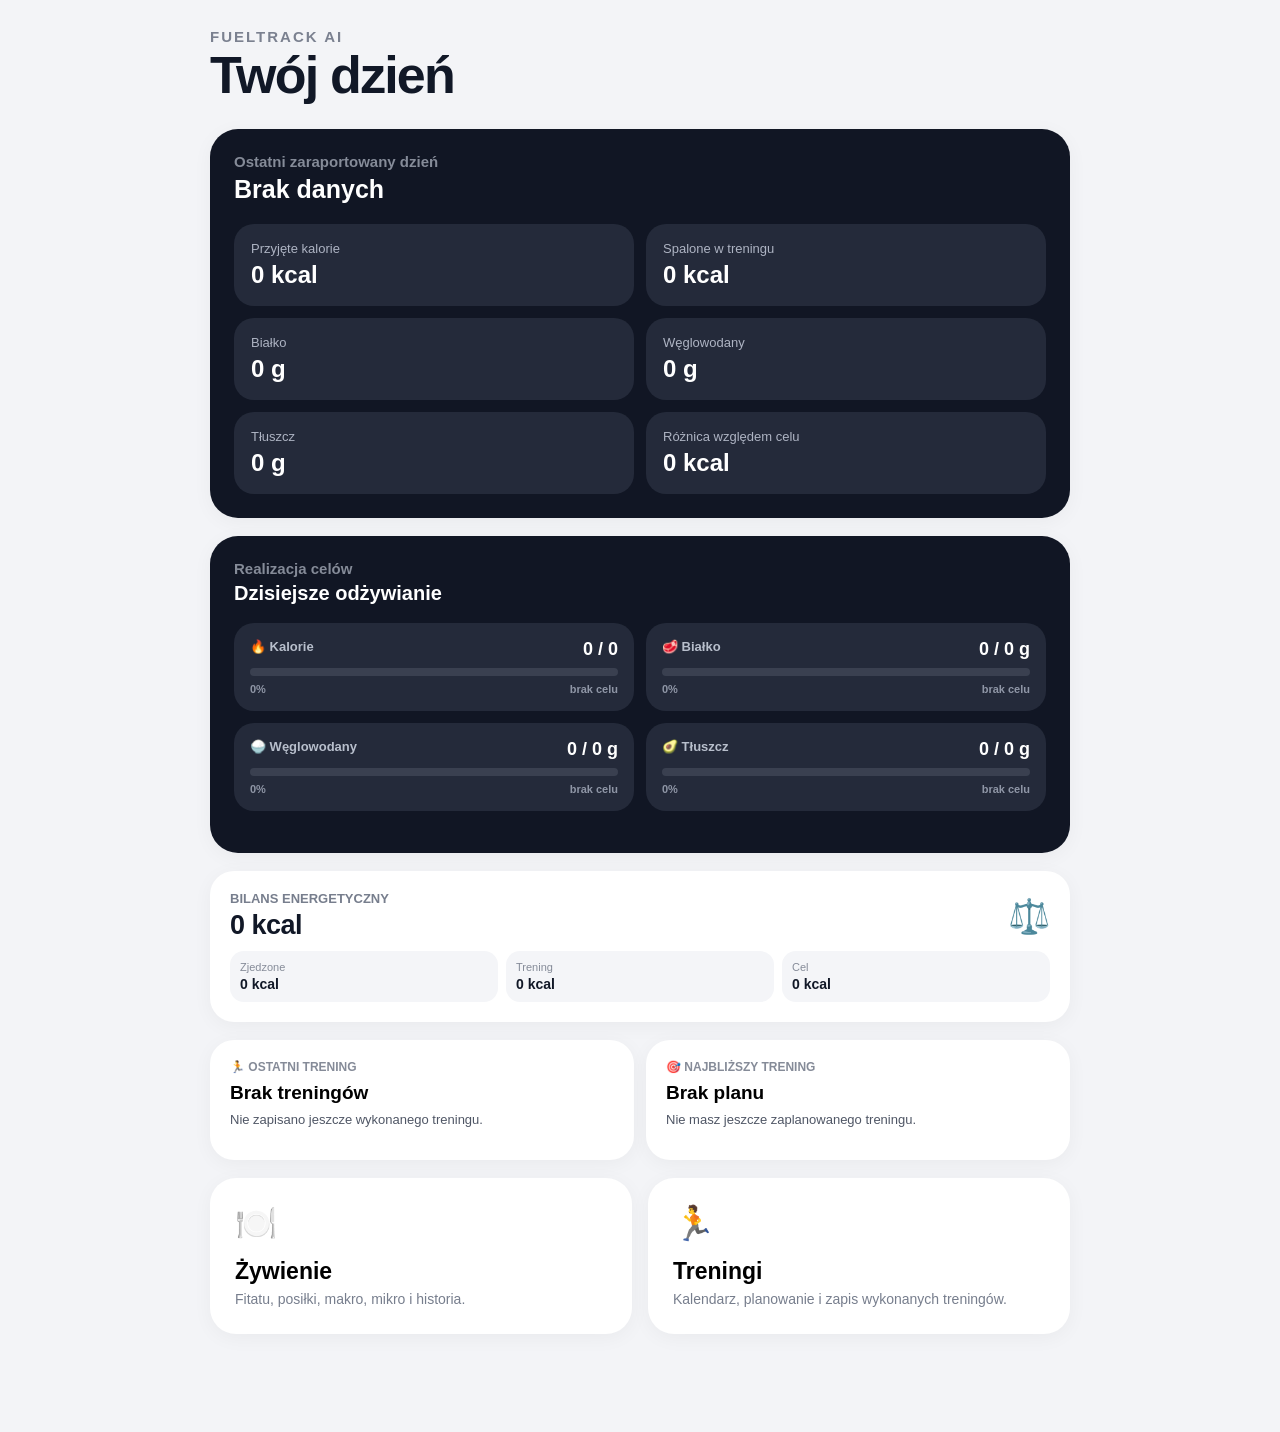
==== commit 95860053: "Update index.html" ====
--- a/index.html
+++ b/index.html
@@ -1,8 +1,6 @@
 <!DOCTYPE html>
 <html lang="pl">
-
 <head>
-
   <meta charset="UTF-8">
 
   <meta
@@ -32,6 +30,7 @@
       padding: 0;
       background: #f3f4f7;
       color: #111827;
+
       font-family:
         -apple-system,
         BlinkMacSystemFont,
@@ -100,9 +99,7 @@
       background: #3565e8;
       color: white;
       font-weight: 800;
-      box-shadow:
-        0 8px 20px
-        rgba(53, 101, 232, .2);
+      box-shadow: 0 8px 20px rgba(53, 101, 232, .2);
     }
 
     .secondary-btn {
@@ -128,9 +125,7 @@
       border-radius: 28px;
       padding: 24px;
       margin-bottom: 18px;
-      box-shadow:
-        0 4px 20px
-        rgba(0, 0, 0, .045);
+      box-shadow: 0 4px 20px rgba(0, 0, 0, .045);
     }
 
     .dark-card {
@@ -153,213 +148,230 @@
 
     .summary-grid {
       display: grid;
-      grid-template-columns:
-        repeat(2, 1fr);
+      grid-template-columns: repeat(2, 1fr);
       gap: 12px;
     }
 
-    /* =====================================================
-       KAFELKI GŁÓWNE — NOWE
-    ===================================================== */
-
     .summary-item {
-      position: relative;
-      overflow: hidden;
       background: #242a3a;
       border-radius: 20px;
-      padding: 16px 17px 14px;
-      transition:
-        background .25s ease,
-        transform .2s ease;
-    }
-
-    .summary-item:hover {
-      transform: translateY(-1px);
-    }
-
-    .summary-label-row {
-      display: flex;
-      align-items: center;
-      justify-content: space-between;
-      gap: 8px;
-      margin-bottom: 5px;
+      padding: 17px;
     }
 
     .summary-label {
       color: #aeb4c3;
       font-size: 13px;
-      line-height: 1.2;
-    }
-
-    .summary-percent {
-      font-size: 10px;
-      font-weight: 850;
-      color: #aeb4c3;
-      white-space: nowrap;
+      margin-bottom: 5px;
     }
 
     .summary-value {
       font-size: 24px;
       font-weight: 850;
-      line-height: 1.1;
-    }
-
-    .summary-progress {
-      height: 6px;
+    }
+
+    /* =====================================================
+       DASHBOARD ŻYWIENIOWY
+    ===================================================== */
+
+    .dashboard-grid {
+      display: grid;
+      grid-template-columns: repeat(2, 1fr);
+      gap: 12px;
+      margin-bottom: 18px;
+    }
+
+    .dashboard-nutrition {
+      background: #242a3a;
+      border-radius: 20px;
+      padding: 16px;
+      overflow: hidden;
+    }
+
+    .dashboard-nutrition-top {
+      display: flex;
+      justify-content: space-between;
+      align-items: flex-start;
+      gap: 8px;
+      margin-bottom: 8px;
+    }
+
+    .dashboard-nutrition-name {
+      color: #b8bfcc;
+      font-size: 13px;
+      font-weight: 750;
+    }
+
+    .dashboard-nutrition-value {
+      font-size: 18px;
+      font-weight: 850;
+      white-space: nowrap;
+    }
+
+    .dashboard-nutrition-bottom {
+      display: flex;
+      justify-content: space-between;
+      gap: 8px;
+      margin-top: 7px;
+      color: #8f96a6;
+      font-size: 11px;
+      font-weight: 700;
+    }
+
+    .dashboard-progress {
       width: 100%;
-      margin-top: 12px;
-      background: #3b4151;
-      border-radius: 99px;
+      height: 8px;
+      border-radius: 999px;
+      background: #3a4050;
       overflow: hidden;
     }
 
-    .summary-progress-bar {
+    .dashboard-progress-bar {
+      width: 0%;
       height: 100%;
-      width: 0;
-      border-radius: 99px;
+      border-radius: 999px;
       transition:
         width .35s ease,
         background .25s ease;
-    }
-
-    /* Kolory realizacji celu */
-
-    .summary-item.progress-low {
-      background:
-        linear-gradient(
-          145deg,
-          #242a3a,
-          #263149
-        );
-    }
-
-    .summary-item.progress-medium {
-      background:
-        linear-gradient(
-          145deg,
-          #242a3a,
-          #273b37
-        );
-    }
-
-    .summary-item.progress-good {
-      background:
-        linear-gradient(
-          145deg,
-          #242a3a,
-          #244638
-        );
-    }
-
-    .summary-item.progress-over {
-      background:
-        linear-gradient(
-          145deg,
-          #242a3a,
-          #493c2b
-        );
-    }
-
-    .progress-low
-    .summary-progress-bar {
       background: #4e7cff;
     }
 
-    .progress-medium
-    .summary-progress-bar {
-      background: #38b879;
-    }
-
-    .progress-good
-    .summary-progress-bar {
-      background: #35c878;
-    }
-
-    .progress-over
-    .summary-progress-bar {
-      background: #f0a441;
-    }
-
-    /* Spalone kcal */
-
-    #homeBurnedCard {
-      background:
-        linear-gradient(
-          145deg,
-          #242a3a,
-          #302b45
-        );
-    }
-
-    #homeBurnedBar {
-      background: #a36cff;
-    }
-
-    /* Bilans */
-
-    #homeBalanceCard {
-      background:
-        linear-gradient(
-          145deg,
-          #242a3a,
-          #263149
-        );
-    }
-
-    .balance-good {
-      background:
-        linear-gradient(
-          145deg,
-          #242a3a,
-          #244638
-        ) !important;
-    }
-
-    .balance-warning {
-      background:
-        linear-gradient(
-          145deg,
-          #242a3a,
-          #493c2b
-        ) !important;
-    }
-
-    .balance-danger {
-      background:
-        linear-gradient(
-          145deg,
-          #242a3a,
-          #482c32
-        ) !important;
-    }
-
-    .balance-good
-    #homeBalanceBar {
-      background: #35c878;
-    }
-
-    .balance-warning
-    #homeBalanceBar {
-      background: #f0a441;
-    }
-
-    .balance-danger
-    #homeBalanceBar {
-      background: #ef6262;
-    }
-
-    #homeBalancePercent {
-      font-size: 10px;
+    .dashboard-progress-bar.good {
+      background: #37c779;
+    }
+
+    .dashboard-progress-bar.warning {
+      background: #f5a623;
+    }
+
+    .dashboard-progress-bar.danger {
+      background: #ed5b5b;
+    }
+
+    .dashboard-progress-bar.low {
+      background: #4e7cff;
     }
 
     /* =====================================================
-       NAWIGACJA
+       BILANS
+    ===================================================== */
+
+    .balance-card {
+      background: white;
+      border-radius: 24px;
+      padding: 20px;
+      margin-bottom: 18px;
+      box-shadow: 0 4px 20px rgba(0, 0, 0, .045);
+    }
+
+    .balance-top {
+      display: flex;
+      justify-content: space-between;
+      align-items: center;
+      gap: 15px;
+    }
+
+    .balance-label {
+      color: #777e8d;
+      font-size: 13px;
+      font-weight: 750;
+      margin-bottom: 4px;
+    }
+
+    .balance-value {
+      font-size: 27px;
+      font-weight: 900;
+      letter-spacing: -.5px;
+    }
+
+    .balance-sub {
+      margin-top: 10px;
+      display: grid;
+      grid-template-columns: repeat(3, 1fr);
+      gap: 8px;
+    }
+
+    .balance-mini {
+      background: #f4f5f8;
+      border-radius: 14px;
+      padding: 10px;
+    }
+
+    .balance-mini-label {
+      color: #858b98;
+      font-size: 11px;
+      margin-bottom: 3px;
+    }
+
+    .balance-mini-value {
+      font-size: 14px;
+      font-weight: 800;
+    }
+
+    /* =====================================================
+       DASHBOARD TRENING
+    ===================================================== */
+
+    .dashboard-training-grid {
+      display: grid;
+      grid-template-columns: repeat(2, 1fr);
+      gap: 12px;
+      margin-bottom: 18px;
+    }
+
+    .dashboard-training-card {
+      border: 0;
+      width: 100%;
+      text-align: left;
+      background: white;
+      border-radius: 24px;
+      padding: 20px;
+      box-shadow: 0 4px 20px rgba(0, 0, 0, .045);
+      transition: transform .15s ease;
+    }
+
+    .dashboard-training-card:active {
+      transform: scale(.98);
+    }
+
+    .dashboard-training-label {
+      color: #858b98;
+      font-size: 12px;
+      font-weight: 800;
+      margin-bottom: 8px;
+    }
+
+    .dashboard-training-title {
+      font-size: 19px;
+      font-weight: 900;
+      margin-bottom: 7px;
+    }
+
+    .dashboard-training-main {
+      color: #4f5665;
+      font-size: 13px;
+      line-height: 1.45;
+    }
+
+    .dashboard-training-date {
+      color: #3565e8;
+      font-size: 12px;
+      font-weight: 800;
+      margin-top: 10px;
+    }
+
+    .dashboard-empty {
+      color: #858b98;
+      font-size: 13px;
+      line-height: 1.4;
+    }
+
+    /* =====================================================
+       NAVIGACJA
     ===================================================== */
 
     .nav-grid {
       display: grid;
-      grid-template-columns:
-        repeat(2, 1fr);
+      grid-template-columns: repeat(2, 1fr);
       gap: 16px;
       margin-bottom: 18px;
     }
@@ -371,9 +383,7 @@
       border-radius: 26px;
       padding: 25px;
       min-height: 145px;
-      box-shadow:
-        0 4px 20px
-        rgba(0, 0, 0, .045);
+      box-shadow: 0 4px 20px rgba(0, 0, 0, .045);
     }
 
     .nav-icon {
@@ -430,14 +440,9 @@
       border-color: #3565e8;
     }
 
-    /* =====================================================
-       MAKRO
-    ===================================================== */
-
     .macro-grid {
       display: grid;
-      grid-template-columns:
-        repeat(2, 1fr);
+      grid-template-columns: repeat(2, 1fr);
       gap: 12px;
       margin-top: 20px;
     }
@@ -480,18 +485,12 @@
       width: 0;
       border-radius: 99px;
       background: #4e7cff;
-      transition:
-        width .25s ease;
-    }
-
-    /* =====================================================
-       POSIŁKI
-    ===================================================== */
+      transition: width .25s ease;
+    }
 
     .meal {
       padding: 18px 0;
-      border-bottom:
-        1px solid #eceef2;
+      border-bottom: 1px solid #eceef2;
     }
 
     .meal:last-child {
@@ -504,8 +503,7 @@
 
     .product {
       padding: 9px 0;
-      border-bottom:
-        1px solid #f0f1f4;
+      border-bottom: 1px solid #f0f1f4;
     }
 
     .product:last-child {
@@ -538,8 +536,7 @@
 
     .collapse-arrow {
       font-size: 20px;
-      transition:
-        transform .2s ease;
+      transition: transform .2s ease;
     }
 
     .collapse-content {
@@ -557,8 +554,7 @@
       justify-content: space-between;
       gap: 12px;
       padding: 11px 0;
-      border-bottom:
-        1px solid #eceef2;
+      border-bottom: 1px solid #eceef2;
     }
 
     .history-row:last-child,
@@ -580,9 +576,7 @@
 
     .form-grid {
       display: grid;
-      grid-template-columns:
-        minmax(0, 1fr)
-        minmax(0, 1fr);
+      grid-template-columns: minmax(0, 1fr) minmax(0, 1fr);
       gap: 10px;
     }
 
@@ -626,17 +620,9 @@
       margin-bottom: 14px;
     }
 
-    .workout-date {
-      font-size: 13px;
-      color: #777e8d;
-      font-weight: 600;
-      margin-top: 4px;
-    }
-
     .workout-data {
       display: grid;
-      grid-template-columns:
-        repeat(2, 1fr);
+      grid-template-columns: repeat(2, 1fr);
       gap: 12px;
     }
 
@@ -646,25 +632,6 @@
 
     .workout-data b {
       font-size: 16px;
-    }
-
-    .workout-note {
-      margin-top: 14px;
-      border-top:
-        1px solid #e4e6eb;
-      padding-top: 12px;
-      color: #555;
-      line-height: 1.4;
-    }
-
-    .delete-workout-btn {
-      margin-top: 14px;
-      border: 0;
-      border-radius: 10px;
-      padding: 8px 11px;
-      background: #fee4e2;
-      color: #b42318;
-      font-weight: 700;
     }
 
     /* =====================================================
@@ -679,11 +646,7 @@
     .calendar-head,
     .calendar-row {
       display: grid;
-      grid-template-columns:
-        repeat(
-          7,
-          minmax(0, 1fr)
-        );
+      grid-template-columns: repeat(7, minmax(0, 1fr));
       width: 100%;
       min-width: 0;
     }
@@ -706,17 +669,6 @@
       overflow: hidden;
     }
 
-    .calendar-day:hover {
-      background: #f8f9fc;
-    }
-
-    .calendar-today {
-      border:
-        2px solid #3565e8 !important;
-      background:
-        #f6f8ff !important;
-    }
-
     .calendar-number {
       font-size: 14px;
       font-weight: 850;
@@ -728,6 +680,8 @@
       border-radius: 8px;
       padding: 4px;
       margin-top: 3px;
+      background: #e8edff;
+      color: #294da9;
       font-size: 9px;
       line-height: 1.15;
       font-weight: 750;
@@ -736,16 +690,6 @@
       white-space: nowrap;
     }
 
-    .calendar-event.planned {
-      background: #e8edff;
-      color: #294da9;
-    }
-
-    .calendar-event.completed {
-      background: #e4f6ed;
-      color: #17613d;
-    }
-
     .empty {
       color: #858b98;
       padding: 10px 0;
@@ -761,8 +705,7 @@
 
     .screens-preview {
       display: grid;
-      grid-template-columns:
-        repeat(4, 1fr);
+      grid-template-columns: repeat(4, 1fr);
       gap: 8px;
       margin-top: 10px;
     }
@@ -790,42 +733,34 @@
       color: white;
       font-weight: 700;
       text-align: center;
-      box-shadow:
-        0 8px 30px
-        rgba(0, 0, 0, .2);
+      box-shadow: 0 8px 30px rgba(0, 0, 0, .2);
     }
 
     /* =====================================================
-       TABLET / MOBILE
+       MOBILE
     ===================================================== */
 
     @media (max-width: 650px) {
 
       .app {
-        padding:
-          22px
-          16px
-          70px;
+        padding: 22px 16px 70px;
       }
 
       .topbar {
         align-items: center;
       }
 
-      .topbar
-      .primary-btn {
-        padding:
-          14px
-          15px;
-
+      .topbar .primary-btn {
+        padding: 14px 15px;
         font-size: 14px;
       }
 
       .nav-grid,
       .macro-grid,
-      .summary-grid {
-        grid-template-columns:
-          1fr 1fr;
+      .summary-grid,
+      .dashboard-grid,
+      .dashboard-training-grid {
+        grid-template-columns: 1fr 1fr;
       }
 
       .nav-card {
@@ -837,22 +772,13 @@
         font-size: 20px;
       }
 
-      /* KALENDARZ */
-
       .calendar {
         overflow-x: hidden;
       }
 
       .calendar-head,
       .calendar-row {
-        grid-template-columns:
-          repeat(
-            7,
-            minmax(0, 1fr)
-          );
-
-        width: 100%;
-        min-width: 0;
+        grid-template-columns: repeat(7, minmax(0, 1fr));
       }
 
       .calendar-head div {
@@ -875,13 +801,8 @@
         border-radius: 7px;
       }
 
-      /* FORMULARZ */
-
       .form-grid {
-        grid-template-columns:
-          minmax(0, 1fr)
-          minmax(0, 1fr);
-
+        grid-template-columns: minmax(0, 1fr) minmax(0, 1fr);
         gap: 8px;
       }
 
@@ -889,9 +810,7 @@
       .form-grid select,
       .form-grid textarea {
         font-size: 14px;
-        padding:
-          11px
-          10px;
+        padding: 11px 10px;
       }
 
       .form-grid input::placeholder,
@@ -909,30 +828,24 @@
         font-size: 11px;
       }
 
-      /* KAFELKI */
-
-      .summary-item {
-        padding:
-          14px
-          14px
-          12px;
-      }
-
-      .summary-value {
-        font-size: 21px;
-      }
-
-      .summary-label {
-        font-size: 12px;
-      }
-
-      .summary-percent {
-        font-size: 9px;
-      }
-
-      .summary-progress {
-        height: 5px;
-        margin-top: 10px;
+      .balance-value {
+        font-size: 23px;
+      }
+
+      .dashboard-nutrition {
+        padding: 13px;
+      }
+
+      .dashboard-nutrition-value {
+        font-size: 16px;
+      }
+
+      .dashboard-training-card {
+        padding: 16px;
+      }
+
+      .dashboard-training-title {
+        font-size: 17px;
       }
     }
 
@@ -955,21 +868,12 @@
       }
 
       .summary-item {
-        padding:
-          13px
-          12px
-          11px;
+        padding: 14px;
       }
 
       .summary-value {
-        font-size: 19px;
-      }
-
-      .summary-label {
-        font-size: 11px;
-      }
-
-      /* KALENDARZ */
+        font-size: 20px;
+      }
 
       .calendar-head div {
         font-size: 9px;
@@ -988,12 +892,8 @@
 
       .calendar-event {
         font-size: 7px;
-        padding:
-          2px
-          3px;
-      }
-
-      /* POLA PLANOWANIA */
+        padding: 2px 3px;
+      }
 
       .form-grid {
         gap: 7px;
@@ -1002,9 +902,7 @@
       .form-grid input,
       .form-grid select,
       .form-grid textarea {
-        padding:
-          10px
-          9px;
+        padding: 10px 9px;
       }
 
       .form-grid input::placeholder,
@@ -1021,1072 +919,1221 @@
       #planDistance::placeholder {
         font-size: 10px;
       }
+
+      .balance-sub {
+        grid-template-columns: 1fr;
+      }
+
+      .dashboard-training-grid {
+        grid-template-columns: 1fr;
+      }
     }
 
   </style>
-
 </head>
 
 <body>
 
-  <main class="app">
-
-    <!-- =================================================
-         STRONA GŁÓWNA
-    ================================================== -->
-
-    <section id="homePage">
-
-      <header class="topbar">
+<main class="app">
+
+  <!-- =====================================================
+       STRONA GŁÓWNA
+  ====================================================== -->
+
+  <section id="homePage">
+
+    <header class="topbar">
+
+      <div>
+        <div class="brand">
+          FUELTRACK AI
+        </div>
+
+        <h1>
+          Twój dzień
+        </h1>
+      </div>
+
+    </header>
+
+
+    <!-- ===================================================
+         PODSUMOWANIE
+    ==================================================== -->
+
+    <section class="card dark-card">
+
+      <div class="summary-title">
+        Ostatni zaraportowany dzień
+      </div>
+
+      <div
+        id="homeDate"
+        class="summary-date"
+      >
+        Brak danych
+      </div>
+
+      <div class="summary-grid">
+
+        <div class="summary-item">
+          <div class="summary-label">
+            Przyjęte kalorie
+          </div>
+
+          <div
+            id="homeCalories"
+            class="summary-value"
+          >
+            0 kcal
+          </div>
+        </div>
+
+        <div class="summary-item">
+          <div class="summary-label">
+            Spalone w treningu
+          </div>
+
+          <div
+            id="homeBurned"
+            class="summary-value"
+          >
+            0 kcal
+          </div>
+        </div>
+
+        <div class="summary-item">
+          <div class="summary-label">
+            Białko
+          </div>
+
+          <div
+            id="homeProtein"
+            class="summary-value"
+          >
+            0 g
+          </div>
+        </div>
+
+        <div class="summary-item">
+          <div class="summary-label">
+            Węglowodany
+          </div>
+
+          <div
+            id="homeCarbs"
+            class="summary-value"
+          >
+            0 g
+          </div>
+        </div>
+
+        <div class="summary-item">
+          <div class="summary-label">
+            Tłuszcz
+          </div>
+
+          <div
+            id="homeFat"
+            class="summary-value"
+          >
+            0 g
+          </div>
+        </div>
+
+        <div class="summary-item">
+          <div class="summary-label">
+            Różnica względem celu
+          </div>
+
+          <div
+            id="homeBalance"
+            class="summary-value"
+          >
+            0 kcal
+          </div>
+        </div>
+
+      </div>
+
+    </section>
+
+
+    <!-- ===================================================
+         POSTĘP ŻYWIENIOWY
+    ==================================================== -->
+
+    <section class="card dark-card">
+
+      <div class="section-header">
 
         <div>
-
-          <div class="brand">
-            FUELTRACK AI
-          </div>
-
-          <h1>
-            Twój dzień
-          </h1>
-
-        </div>
-
-      </header>
-
-
-      <section class="card dark-card">
-
-        <div class="summary-title">
-          Ostatni zaraportowany dzień
+          <div class="summary-title">
+            Realizacja celów
+          </div>
+
+          <div
+            style="
+              font-size:20px;
+              font-weight:850;
+            "
+          >
+            Dzisiejsze odżywianie
+          </div>
+        </div>
+
+      </div>
+
+
+      <div class="dashboard-grid">
+
+        <div class="dashboard-nutrition">
+
+          <div class="dashboard-nutrition-top">
+
+            <span class="dashboard-nutrition-name">
+              🔥 Kalorie
+            </span>
+
+            <span
+              id="dashKcalValue"
+              class="dashboard-nutrition-value"
+            >
+              0 / 0
+            </span>
+
+          </div>
+
+          <div class="dashboard-progress">
+
+            <div
+              id="dashKcalBar"
+              class="dashboard-progress-bar"
+            ></div>
+
+          </div>
+
+          <div class="dashboard-nutrition-bottom">
+
+            <span>
+              <span id="dashKcalPercent">
+                0%
+              </span>
+            </span>
+
+            <span id="dashKcalRemaining">
+              brak celu
+            </span>
+
+          </div>
+
+        </div>
+
+
+        <div class="dashboard-nutrition">
+
+          <div class="dashboard-nutrition-top">
+
+            <span class="dashboard-nutrition-name">
+              🥩 Białko
+            </span>
+
+            <span
+              id="dashProteinValue"
+              class="dashboard-nutrition-value"
+            >
+              0 / 0 g
+            </span>
+
+          </div>
+
+          <div class="dashboard-progress">
+
+            <div
+              id="dashProteinBar"
+              class="dashboard-progress-bar"
+            ></div>
+
+          </div>
+
+          <div class="dashboard-nutrition-bottom">
+
+            <span id="dashProteinPercent">
+              0%
+            </span>
+
+            <span id="dashProteinRemaining">
+              brak celu
+            </span>
+
+          </div>
+
+        </div>
+
+
+        <div class="dashboard-nutrition">
+
+          <div class="dashboard-nutrition-top">
+
+            <span class="dashboard-nutrition-name">
+              🍚 Węglowodany
+            </span>
+
+            <span
+              id="dashCarbsValue"
+              class="dashboard-nutrition-value"
+            >
+              0 / 0 g
+            </span>
+
+          </div>
+
+          <div class="dashboard-progress">
+
+            <div
+              id="dashCarbsBar"
+              class="dashboard-progress-bar"
+            ></div>
+
+          </div>
+
+          <div class="dashboard-nutrition-bottom">
+
+            <span id="dashCarbsPercent">
+              0%
+            </span>
+
+            <span id="dashCarbsRemaining">
+              brak celu
+            </span>
+
+          </div>
+
+        </div>
+
+
+        <div class="dashboard-nutrition">
+
+          <div class="dashboard-nutrition-top">
+
+            <span class="dashboard-nutrition-name">
+              🥑 Tłuszcz
+            </span>
+
+            <span
+              id="dashFatValue"
+              class="dashboard-nutrition-value"
+            >
+              0 / 0 g
+            </span>
+
+          </div>
+
+          <div class="dashboard-progress">
+
+            <div
+              id="dashFatBar"
+              class="dashboard-progress-bar"
+            ></div>
+
+          </div>
+
+          <div class="dashboard-nutrition-bottom">
+
+            <span id="dashFatPercent">
+              0%
+            </span>
+
+            <span id="dashFatRemaining">
+              brak celu
+            </span>
+
+          </div>
+
+        </div>
+
+      </div>
+
+    </section>
+
+
+    <!-- ===================================================
+         BILANS
+    ==================================================== -->
+
+    <section class="balance-card">
+
+      <div class="balance-top">
+
+        <div>
+
+          <div class="balance-label">
+            BILANS ENERGETYCZNY
+          </div>
+
+          <div
+            id="dashboardBalance"
+            class="balance-value"
+          >
+            0 kcal
+          </div>
+
         </div>
 
         <div
-          id="homeDate"
-          class="summary-date"
+          id="dashboardBalanceIcon"
+          style="
+            font-size:34px;
+          "
         >
-          Brak danych
-        </div>
-
-
-        <div class="summary-grid">
-
-          <!-- KALORIE -->
+          ⚖️
+        </div>
+
+      </div>
+
+
+      <div class="balance-sub">
+
+        <div class="balance-mini">
+
+          <div class="balance-mini-label">
+            Zjedzone
+          </div>
 
           <div
-            id="homeCaloriesCard"
-            class="summary-item progress-low"
-          >
-
-            <div class="summary-label-row">
-
-              <div class="summary-label">
-                Przyjęte kalorie
-              </div>
-
-              <div
-                id="homeCaloriesPercent"
-                class="summary-percent"
-              >
-                0%
-              </div>
-
-            </div>
+            id="dashboardBalanceFood"
+            class="balance-mini-value"
+          >
+            0 kcal
+          </div>
+
+        </div>
+
+        <div class="balance-mini">
+
+          <div class="balance-mini-label">
+            Trening
+          </div>
+
+          <div
+            id="dashboardBalanceWorkout"
+            class="balance-mini-value"
+          >
+            0 kcal
+          </div>
+
+        </div>
+
+        <div class="balance-mini">
+
+          <div class="balance-mini-label">
+            Cel
+          </div>
+
+          <div
+            id="dashboardBalanceGoal"
+            class="balance-mini-value"
+          >
+            0 kcal
+          </div>
+
+        </div>
+
+      </div>
+
+    </section>
+
+
+    <!-- ===================================================
+         TRENING — OSTATNI + NAJBLIŻSZY
+    ==================================================== -->
+
+    <div class="dashboard-training-grid">
+
+      <button
+        id="dashboardLastWorkout"
+        class="dashboard-training-card"
+        type="button"
+      >
+
+        <div class="dashboard-training-label">
+          🏃 OSTATNI TRENING
+        </div>
+
+        <div
+          id="dashboardLastWorkoutTitle"
+          class="dashboard-training-title"
+        >
+          Brak treningów
+        </div>
+
+        <div
+          id="dashboardLastWorkoutMain"
+          class="dashboard-training-main"
+        >
+          Nie zapisano jeszcze wykonanego treningu.
+        </div>
+
+        <div
+          id="dashboardLastWorkoutDate"
+          class="dashboard-training-date"
+        ></div>
+
+      </button>
+
+
+      <button
+        id="dashboardNextWorkout"
+        class="dashboard-training-card"
+        type="button"
+      >
+
+        <div class="dashboard-training-label">
+          🎯 NAJBLIŻSZY TRENING
+        </div>
+
+        <div
+          id="dashboardNextWorkoutTitle"
+          class="dashboard-training-title"
+        >
+          Brak planu
+        </div>
+
+        <div
+          id="dashboardNextWorkoutMain"
+          class="dashboard-training-main"
+        >
+          Nie masz jeszcze zaplanowanego treningu.
+        </div>
+
+        <div
+          id="dashboardNextWorkoutDate"
+          class="dashboard-training-date"
+        ></div>
+
+      </button>
+
+    </div>
+
+
+    <!-- ===================================================
+         NAWIGACJA
+    ==================================================== -->
+
+    <section class="nav-grid">
+
+      <button
+        class="nav-card"
+        id="goNutrition"
+        type="button"
+      >
+
+        <div class="nav-icon">
+          🍽️
+        </div>
+
+        <div class="nav-title">
+          Żywienie
+        </div>
+
+        <div class="nav-description">
+          Fitatu, posiłki, makro, mikro i historia.
+        </div>
+
+      </button>
+
+
+      <button
+        class="nav-card"
+        id="goTraining"
+        type="button"
+      >
+
+        <div class="nav-icon">
+          🏃
+        </div>
+
+        <div class="nav-title">
+          Treningi
+        </div>
+
+        <div class="nav-description">
+          Kalendarz, planowanie i zapis wykonanych treningów.
+        </div>
+
+      </button>
+
+    </section>
+
+  </section>
+
+
+  <!-- =====================================================
+       STRONA ŻYWIENIA
+  ====================================================== -->
+
+  <section
+    id="nutritionPage"
+    class="hidden"
+  >
+
+    <button
+      class="back-btn"
+      id="backHomeNutrition"
+      type="button"
+    >
+      ← Strona główna
+    </button>
+
+    <header class="topbar">
+
+      <div>
+
+        <div class="brand">
+          FUELTRACK AI
+        </div>
+
+        <h1>
+          Żywienie
+        </h1>
+
+      </div>
+
+      <button
+        class="primary-btn"
+        id="importBtn"
+        type="button"
+      >
+        + Import Fitatu
+      </button>
+
+      <input
+        id="fileInput"
+        type="file"
+        accept=".csv,text/csv"
+        class="hidden"
+      >
+
+    </header>
+
+
+    <section class="card dark-card">
+
+      <div class="day-label">
+        Wybrany dzień
+      </div>
+
+      <div
+        id="selectedDateLabel"
+        class="day-date"
+      >
+        Brak danych
+      </div>
+
+      <select
+        id="dateSelect"
+        style="margin-top:18px;"
+      ></select>
+
+
+      <div class="macro-grid">
+
+        <div class="macro-card">
+
+          <div class="macro-top">
+
+            <span class="macro-name">
+              🔥 Kalorie
+            </span>
+
+            <span
+              id="kcal"
+              class="macro-number"
+            >
+              0
+            </span>
+
+          </div>
+
+          <div class="progress-track">
 
             <div
-              id="homeCalories"
-              class="summary-value"
+              id="kcalBar"
+              class="progress-bar"
+            ></div>
+
+          </div>
+
+        </div>
+
+
+        <div class="macro-card">
+
+          <div class="macro-top">
+
+            <span class="macro-name">
+              🥩 Białko
+            </span>
+
+            <span
+              id="protein"
+              class="macro-number"
             >
-              0 kcal
-            </div>
-
-            <div class="summary-progress">
-
-              <div
-                id="homeCaloriesBar"
-                class="summary-progress-bar"
-              ></div>
-
-            </div>
-
-          </div>
-
-
-          <!-- SPALONE -->
-
-          <div
-            id="homeBurnedCard"
-            class="summary-item"
-          >
-
-            <div class="summary-label-row">
-
-              <div class="summary-label">
-                Spalone w treningu
-              </div>
-
-              <div
-                id="homeBurnedPercent"
-                class="summary-percent"
-              >
-                TRENING
-              </div>
-
-            </div>
+              0
+            </span>
+
+          </div>
+
+          <div class="progress-track">
 
             <div
-              id="homeBurned"
-              class="summary-value"
+              id="proteinBar"
+              class="progress-bar"
+            ></div>
+
+          </div>
+
+        </div>
+
+
+        <div class="macro-card">
+
+          <div class="macro-top">
+
+            <span class="macro-name">
+              🍚 Węglowodany
+            </span>
+
+            <span
+              id="carbs"
+              class="macro-number"
             >
-              0 kcal
-            </div>
-
-            <div class="summary-progress">
-
-              <div
-                id="homeBurnedBar"
-                class="summary-progress-bar"
-                style="width:0%"
-              ></div>
-
-            </div>
-
-          </div>
-
-
-          <!-- BIAŁKO -->
-
-          <div
-            id="homeProteinCard"
-            class="summary-item progress-low"
-          >
-
-            <div class="summary-label-row">
-
-              <div class="summary-label">
-                Białko
-              </div>
-
-              <div
-                id="homeProteinPercent"
-                class="summary-percent"
-              >
-                0%
-              </div>
-
-            </div>
+              0
+            </span>
+
+          </div>
+
+          <div class="progress-track">
 
             <div
-              id="homeProtein"
-              class="summary-value"
+              id="carbsBar"
+              class="progress-bar"
+            ></div>
+
+          </div>
+
+        </div>
+
+
+        <div class="macro-card">
+
+          <div class="macro-top">
+
+            <span class="macro-name">
+              🥑 Tłuszcz
+            </span>
+
+            <span
+              id="fat"
+              class="macro-number"
             >
-              0 g
-            </div>
-
-            <div class="summary-progress">
-
-              <div
-                id="homeProteinBar"
-                class="summary-progress-bar"
-              ></div>
-
-            </div>
-
-          </div>
-
-
-          <!-- WĘGLOWODANY -->
-
-          <div
-            id="homeCarbsCard"
-            class="summary-item progress-low"
-          >
-
-            <div class="summary-label-row">
-
-              <div class="summary-label">
-                Węglowodany
-              </div>
-
-              <div
-                id="homeCarbsPercent"
-                class="summary-percent"
-              >
-                0%
-              </div>
-
-            </div>
+              0
+            </span>
+
+          </div>
+
+          <div class="progress-track">
 
             <div
-              id="homeCarbs"
-              class="summary-value"
-            >
-              0 g
-            </div>
-
-            <div class="summary-progress">
-
-              <div
-                id="homeCarbsBar"
-                class="summary-progress-bar"
-              ></div>
-
-            </div>
-
-          </div>
-
-
-          <!-- TŁUSZCZ -->
-
-          <div
-            id="homeFatCard"
-            class="summary-item progress-low"
-          >
-
-            <div class="summary-label-row">
-
-              <div class="summary-label">
-                Tłuszcz
-              </div>
-
-              <div
-                id="homeFatPercent"
-                class="summary-percent"
-              >
-                0%
-              </div>
-
-            </div>
-
-            <div
-              id="homeFat"
-              class="summary-value"
-            >
-              0 g
-            </div>
-
-            <div class="summary-progress">
-
-              <div
-                id="homeFatBar"
-                class="summary-progress-bar"
-              ></div>
-
-            </div>
-
-          </div>
-
-
-          <!-- BILANS -->
-
-          <div
-            id="homeBalanceCard"
-            class="summary-item balance-good"
-          >
-
-            <div class="summary-label-row">
-
-              <div class="summary-label">
-                Różnica względem celu
-              </div>
-
-              <div
-                id="homeBalancePercent"
-                class="summary-percent"
-              >
-                0
-              </div>
-
-            </div>
-
-            <div
-              id="homeBalance"
-              class="summary-value"
-            >
-              0 kcal
-            </div>
-
-            <div class="summary-progress">
-
-              <div
-                id="homeBalanceBar"
-                class="summary-progress-bar"
-                style="width:100%"
-              ></div>
-
-            </div>
-
-          </div>
-
-        </div>
-
-      </section>
-
-
-      <section class="nav-grid">
+              id="fatBar"
+              class="progress-bar"
+            ></div>
+
+          </div>
+
+        </div>
+
+      </div>
+
+    </section>
+
+
+    <section class="card">
+
+      <div class="section-header">
+
+        <h2>
+          Posiłki
+        </h2>
 
         <button
-          class="nav-card"
-          id="goNutrition"
+          class="secondary-btn"
+          id="copyBtn"
           type="button"
         >
-
-          <div class="nav-icon">
-            🍽️
-          </div>
-
-          <div class="nav-title">
-            Żywienie
-          </div>
-
-          <div class="nav-description">
-            Fitatu, posiłki, makro, mikro i historia.
-          </div>
-
+          📋 Kopiuj pełny raport
         </button>
 
+      </div>
+
+      <div id="meals"></div>
+
+    </section>
+
+
+    <section class="card">
+
+      <button
+        class="collapse-header"
+        data-target="macroMicroContent"
+        type="button"
+      >
+
+        <span>
+          Makro i mikro
+        </span>
+
+        <span class="collapse-arrow">
+          ⌄
+        </span>
+
+      </button>
+
+
+      <div
+        id="macroMicroContent"
+        class="collapse-content"
+      >
+
+        <h3 style="margin-bottom:12px;">
+          Makro
+        </h3>
+
+        <div id="macroDetails"></div>
+
+        <h3 style="margin:25px 0 12px;">
+          Mikro
+        </h3>
+
+        <div id="micros"></div>
+
+      </div>
+
+    </section>
+
+
+    <section class="card">
+
+      <button
+        class="collapse-header"
+        data-target="historyContent"
+        type="button"
+      >
+
+        <span>
+
+          Historia
+
+          <span
+            id="dayCount"
+            style="
+              display:inline-block;
+              margin-left:8px;
+              padding:7px 12px;
+              border-radius:999px;
+              background:#eef0ff;
+              color:#303b9f;
+              font-size:13px;
+            "
+          >
+            0 dni
+          </span>
+
+        </span>
+
+        <span class="collapse-arrow">
+          ⌄
+        </span>
+
+      </button>
+
+
+      <div
+        id="historyContent"
+        class="collapse-content"
+      >
+
+        <div id="history"></div>
+
+      </div>
+
+    </section>
+
+  </section>
+
+
+  <!-- =====================================================
+       STRONA TRENINGÓW
+  ====================================================== -->
+
+  <section
+    id="trainingPage"
+    class="hidden"
+  >
+
+    <button
+      class="back-btn"
+      id="backHomeTraining"
+      type="button"
+    >
+      ← Strona główna
+    </button>
+
+
+    <header style="margin-bottom:25px;">
+
+      <div class="brand">
+        FUELTRACK AI
+      </div>
+
+      <h1>
+        Treningi
+      </h1>
+
+    </header>
+
+
+    <!-- KALENDARZ -->
+
+    <section class="card">
+
+      <div class="section-header">
+
+        <h2>
+          Kalendarz treningów
+        </h2>
+
+        <div
+          style="
+            display:flex;
+            gap:8px;
+          "
+        >
+
+          <button
+            class="secondary-btn"
+            id="prevMonth"
+            type="button"
+          >
+            ←
+          </button>
+
+          <button
+            class="secondary-btn"
+            id="nextMonth"
+            type="button"
+          >
+            →
+          </button>
+
+        </div>
+
+      </div>
+
+
+      <div
+        id="calendarTitle"
+        style="
+          font-size:20px;
+          font-weight:850;
+          margin-bottom:12px;
+        "
+      ></div>
+
+
+      <div class="calendar">
+
+        <div class="calendar-head">
+
+          <div>Pon</div>
+          <div>Wt</div>
+          <div>Śr</div>
+          <div>Czw</div>
+          <div>Pt</div>
+          <div>Sob</div>
+          <div>Nd</div>
+
+        </div>
+
+
+        <div
+          id="calendarGrid"
+          class="calendar-row"
+        ></div>
+
+      </div>
+
+    </section>
+
+
+    <!-- PLANOWANIE -->
+
+    <section class="card">
+
+      <div class="section-header">
+
+        <h2>
+          Planowanie treningu
+        </h2>
+
+      </div>
+
+
+      <div class="form-grid">
+
+        <input
+          id="planDate"
+          type="date"
+        >
+
+
+        <select id="planType">
+
+          <option value="Easy">
+            Easy
+          </option>
+
+          <option value="Long">
+            Long
+          </option>
+
+          <option value="Interwały">
+            Interwały
+          </option>
+
+          <option value="Podbiegi">
+            Podbiegi
+          </option>
+
+          <option value="Tempo">
+            Tempo
+          </option>
+
+          <option value="Siłownia">
+            Siłownia
+          </option>
+
+          <option value="Regeneracja">
+            Regeneracja
+          </option>
+
+          <option value="Inny">
+            Inny
+          </option>
+
+        </select>
+
+
+        <input
+          id="planName"
+          placeholder="Nazwa treningu"
+          class="form-full"
+        >
+
+
+        <input
+          id="planCalories"
+          type="number"
+          placeholder="Spalone kcal"
+        >
+
+
+        <input
+          id="planDistance"
+          type="number"
+          step="0.1"
+          placeholder="Dystans (km)"
+        >
+
+
+        <textarea
+          id="planNote"
+          rows="3"
+          placeholder="Opis / założenia treningu"
+          class="form-full"
+        ></textarea>
+
 
         <button
-          class="nav-card"
-          id="goTraining"
+          id="savePlanBtn"
+          class="primary-btn form-full"
           type="button"
         >
-
-          <div class="nav-icon">
-            🏃
-          </div>
-
-          <div class="nav-title">
-            Treningi
-          </div>
-
-          <div class="nav-description">
-            Kalendarz, planowanie i zapis wykonanych treningów.
-          </div>
-
+          + Dodaj do kalendarza
         </button>
 
-      </section>
+      </div>
 
     </section>
 
 
-    <!-- =================================================
-         ŻYWIENIE
-    ================================================== -->
-
-    <section
-      id="nutritionPage"
-      class="hidden"
-    >
-
-      <button
-        class="back-btn"
-        id="backHomeNutrition"
-        type="button"
-      >
-        ← Strona główna
-      </button>
-
-
-      <header class="topbar">
-
-        <div>
-
-          <div class="brand">
-            FUELTRACK AI
-          </div>
-
-          <h1>
-            Żywienie
-          </h1>
-
-        </div>
-
+    <!-- WYKONANE -->
+
+    <section class="card">
+
+      <div class="section-header">
+
+        <h2>
+          Wykonane treningi
+        </h2>
 
         <button
-          class="primary-btn"
-          id="importBtn"
+          class="secondary-btn"
+          id="addWorkoutBtn"
           type="button"
         >
-          + Import Fitatu
+          + Dodaj trening
         </button>
 
-
-        <input
-          id="fileInput"
-          type="file"
-          accept=".csv,text/csv"
-          class="hidden"
-        >
-
-      </header>
-
-
-      <section class="card dark-card">
-
-        <div class="day-label">
-          Wybrany dzień
-        </div>
-
-        <div
-          id="selectedDateLabel"
-          class="day-date"
-        >
-          Brak danych
-        </div>
-
-
-        <select
-          id="dateSelect"
-          style="margin-top:18px;"
-        ></select>
-
-
-        <div class="macro-grid">
-
-
-          <div class="macro-card">
-
-            <div class="macro-top">
-
-              <span class="macro-name">
-                🔥 Kalorie
-              </span>
-
-              <span
-                id="kcal"
-                class="macro-number"
-              >
-                0
-              </span>
-
-            </div>
-
-
-            <div class="progress-track">
-
-              <div
-                id="kcalBar"
-                class="progress-bar"
-              ></div>
-
-            </div>
-
-          </div>
-
-
-          <div class="macro-card">
-
-            <div class="macro-top">
-
-              <span class="macro-name">
-                🥩 Białko
-              </span>
-
-              <span
-                id="protein"
-                class="macro-number"
-              >
-                0
-              </span>
-
-            </div>
-
-
-            <div class="progress-track">
-
-              <div
-                id="proteinBar"
-                class="progress-bar"
-              ></div>
-
-            </div>
-
-          </div>
-
-
-          <div class="macro-card">
-
-            <div class="macro-top">
-
-              <span class="macro-name">
-                🍚 Węglowodany
-              </span>
-
-              <span
-                id="carbs"
-                class="macro-number"
-              >
-                0
-              </span>
-
-            </div>
-
-
-            <div class="progress-track">
-
-              <div
-                id="carbsBar"
-                class="progress-bar"
-              ></div>
-
-            </div>
-
-          </div>
-
-
-          <div class="macro-card">
-
-            <div class="macro-top">
-
-              <span class="macro-name">
-                🥑 Tłuszcz
-              </span>
-
-              <span
-                id="fat"
-                class="macro-number"
-              >
-                0
-              </span>
-
-            </div>
-
-
-            <div class="progress-track">
-
-              <div
-                id="fatBar"
-                class="progress-bar"
-              ></div>
-
-            </div>
-
-          </div>
-
-        </div>
-
-      </section>
-
-
-      <section class="card">
-
-        <div class="section-header">
-
-          <h2>
-            Posiłki
-          </h2>
-
-          <button
-            class="secondary-btn"
-            id="copyBtn"
-            type="button"
-          >
-            📋 Kopiuj pełny raport
-          </button>
-
-        </div>
-
-        <div id="meals"></div>
-
-      </section>
-
-
-      <section class="card">
-
-        <button
-          class="collapse-header"
-          data-target="macroMicroContent"
-          type="button"
-        >
-
-          <span>
-            Makro i mikro
-          </span>
-
-          <span class="collapse-arrow">
-            ⌄
-          </span>
-
-        </button>
-
-
-        <div
-          id="macroMicroContent"
-          class="collapse-content"
-        >
-
-          <h3
-            style="margin-bottom:12px;"
-          >
-            Makro
-          </h3>
-
-          <div
-            id="macroDetails"
-          ></div>
-
-
-          <h3
-            style="margin:25px 0 12px;"
-          >
-            Mikro
-          </h3>
-
-          <div
-            id="micros"
-          ></div>
-
-        </div>
-
-      </section>
-
-
-      <section class="card">
-
-        <button
-          class="collapse-header"
-          data-target="historyContent"
-          type="button"
-        >
-
-          <span>
-
-            Historia
-
-            <span
-              id="dayCount"
-              style="
-                display:inline-block;
-                margin-left:8px;
-                padding:7px 12px;
-                border-radius:999px;
-                background:#eef0ff;
-                color:#303b9f;
-                font-size:13px;
-              "
-            >
-              0 dni
-            </span>
-
-          </span>
-
-
-          <span class="collapse-arrow">
-            ⌄
-          </span>
-
-        </button>
-
-
-        <div
-          id="historyContent"
-          class="collapse-content"
-        >
-
-          <div
-            id="history"
-          ></div>
-
-        </div>
-
-      </section>
-
-    </section>
-
-
-    <!-- =================================================
-         TRENINGI
-    ================================================== -->
-
-    <section
-      id="trainingPage"
-      class="hidden"
-    >
-
-      <button
-        class="back-btn"
-        id="backHomeTraining"
-        type="button"
+      </div>
+
+
+      <div
+        id="workoutForm"
+        class="hidden"
       >
-        ← Strona główna
-      </button>
-
-
-      <header
-        style="margin-bottom:25px;"
-      >
-
-        <div class="brand">
-          FUELTRACK AI
-        </div>
-
-        <h1>
-          Treningi
-        </h1>
-
-      </header>
-
-
-      <!-- KALENDARZ -->
-
-      <section class="card">
-
-        <div class="section-header">
-
-          <h2>
-            Kalendarz treningów
-          </h2>
-
-
-          <div
-            style="
-              display:flex;
-              gap:8px;
-            "
-          >
-
-            <button
-              class="secondary-btn"
-              id="prevMonth"
-              type="button"
-            >
-              ←
-            </button>
-
-            <button
-              class="secondary-btn"
-              id="nextMonth"
-              type="button"
-            >
-              →
-            </button>
-
-          </div>
-
-        </div>
-
-
-        <div
-          id="calendarTitle"
-          style="
-            font-size:20px;
-            font-weight:850;
-            margin-bottom:12px;
-          "
-        ></div>
-
-
-        <div class="calendar">
-
-          <div class="calendar-head">
-
-            <div>
-              Pon
-            </div>
-
-            <div>
-              Wt
-            </div>
-
-            <div>
-              Śr
-            </div>
-
-            <div>
-              Czw
-            </div>
-
-            <div>
-              Pt
-            </div>
-
-            <div>
-              Sob
-            </div>
-
-            <div>
-              Nd
-            </div>
-
-          </div>
-
-
-          <div
-            id="calendarGrid"
-            class="calendar-row"
-          ></div>
-
-        </div>
-
-      </section>
-
-
-      <!-- PLANOWANIE -->
-
-      <section class="card">
-
-        <div class="section-header">
-
-          <h2>
-            Planowanie treningu
-          </h2>
-
-        </div>
-
 
         <div class="form-grid">
 
           <input
-            id="planDate"
+            id="wDate"
             type="date"
           >
 
-
-          <select id="planType">
-
-            <option value="Easy">
-              Easy
-            </option>
-
-            <option value="Long">
-              Long
-            </option>
-
-            <option value="Interwały">
-              Interwały
-            </option>
-
-            <option value="Podbiegi">
-              Podbiegi
-            </option>
-
-            <option value="Tempo">
-              Tempo
-            </option>
-
-            <option value="Siłownia">
-              Siłownia
-            </option>
-
-            <option value="Regeneracja">
-              Regeneracja
-            </option>
-
-            <option value="Inny">
-              Inny
-            </option>
-
-          </select>
-
-
           <input
-            id="planName"
-            placeholder="Nazwa treningu"
-            class="form-full"
-          >
-
+            id="wType"
+            placeholder="Rodzaj, np. Easy Run"
+          >
 
           <input
-            id="planCalories"
+            id="wDistance"
+            type="number"
+            step="0.01"
+            placeholder="Dystans km"
+          >
+
+          <input
+            id="wTime"
+            placeholder="Czas, np. 52:34"
+          >
+
+          <input
+            id="wPace"
+            placeholder="Tempo, np. 5:18/km"
+          >
+
+          <input
+            id="wHr"
+            type="number"
+            placeholder="Średnie HR"
+          >
+
+          <input
+            id="wMaxHr"
+            type="number"
+            placeholder="Maksymalne HR"
+          >
+
+          <input
+            id="wCalories"
             type="number"
             placeholder="Spalone kcal"
           >
 
-
           <input
-            id="planDistance"
+            id="wCadence"
             type="number"
-            step="0.1"
-            placeholder="Dystans (km)"
+            placeholder="Kadencja"
+          >
+
+          <input
+            id="wElevation"
+            type="number"
+            placeholder="Przewyższenie m"
           >
 
 
           <textarea
-            id="planNote"
+            id="wNote"
             rows="3"
-            placeholder="Opis / założenia treningu"
+            placeholder="Odczucia / notatka"
             class="form-full"
           ></textarea>
 
 
+          <div class="form-full">
+
+            <label style="font-weight:750;">
+              Screeny z Garmina — maks. 4
+            </label>
+
+            <input
+              id="wScreens"
+              type="file"
+              accept="image/*"
+              multiple
+              style="margin-top:8px;"
+            >
+
+            <div
+              id="screensPreview"
+              class="screens-preview"
+            ></div>
+
+          </div>
+
+
           <button
-            id="savePlanBtn"
-            class="primary-btn form-full"
+            id="saveWorkoutBtn"
+            class="primary-btn"
             type="button"
           >
-            + Dodaj do kalendarza
+            Zapisz trening
           </button>
 
-        </div>
-
-      </section>
-
-
-      <!-- WYKONANE TRENINGI -->
-
-      <section class="card">
-
-        <div class="section-header">
-
-          <h2>
-            Wykonane treningi
-          </h2>
-
 
           <button
+            id="cancelWorkoutBtn"
             class="secondary-btn"
-            id="addWorkoutBtn"
             type="button"
           >
-            + Dodaj trening
+            Anuluj
           </button>
 
         </div>
 
-
-        <div
-          id="workoutForm"
-          class="hidden"
-        >
-
-          <div class="form-grid">
-
-            <input
-              id="wDate"
-              type="date"
-            >
-
-            <input
-              id="wType"
-              placeholder="Rodzaj, np. Easy Run"
-            >
-
-            <input
-              id="wDistance"
-              type="number"
-              step="0.01"
-              placeholder="Dystans km"
-            >
-
-            <input
-              id="wTime"
-              placeholder="Czas, np. 52:34"
-            >
-
-            <input
-              id="wPace"
-              placeholder="Tempo, np. 5:18/km"
-            >
-
-            <input
-              id="wHr"
-              type="number"
-              placeholder="Średnie HR"
-            >
-
-            <input
-              id="wMaxHr"
-              type="number"
-              placeholder="Maksymalne HR"
-            >
-
-            <input
-              id="wCalories"
-              type="number"
-              placeholder="Spalone kcal"
-            >
-
-            <input
-              id="wCadence"
-              type="number"
-              placeholder="Kadencja"
-            >
-
-            <input
-              id="wElevation"
-              type="number"
-              placeholder="Przewyższenie m"
-            >
-
-
-            <textarea
-              id="wNote"
-              rows="3"
-              placeholder="Odczucia / notatka"
-              class="form-full"
-            ></textarea>
-
-
-            <div class="form-full">
-
-              <label
-                style="font-weight:750;"
-              >
-                Screeny z Garmina —
-                maks. 4
-              </label>
-
-
-              <input
-                id="wScreens"
-                type="file"
-                accept="image/*"
-                multiple
-                style="margin-top:8px;"
-              >
-
-
-              <div
-                id="screensPreview"
-                class="screens-preview"
-              ></div>
-
-            </div>
-
-
-            <button
-              id="saveWorkoutBtn"
-              class="primary-btn"
-              type="button"
-            >
-              Zapisz trening
-            </button>
-
-
-            <button
-              id="cancelWorkoutBtn"
-              class="secondary-btn"
-              type="button"
-            >
-              Anuluj
-            </button>
-
-          </div>
-
-        </div>
-
-
-        <div
-          id="workouts"
-          style="margin-top:18px;"
-        ></div>
-
-      </section>
+      </div>
+
+
+      <div
+        id="workouts"
+        style="margin-top:18px;"
+      ></div>
 
     </section>
 
-  </main>
-
-
-  <div
-    id="status"
-    class="status hidden"
-  ></div>
-
-
-  <script src="TrainingPage.js"></script>
+  </section>
+
+</main>
+
+
+<div
+  id="status"
+  class="status hidden"
+></div>
+
+
+<script src="TrainingPage.js"></script>
 
 </body>
-
 </html>
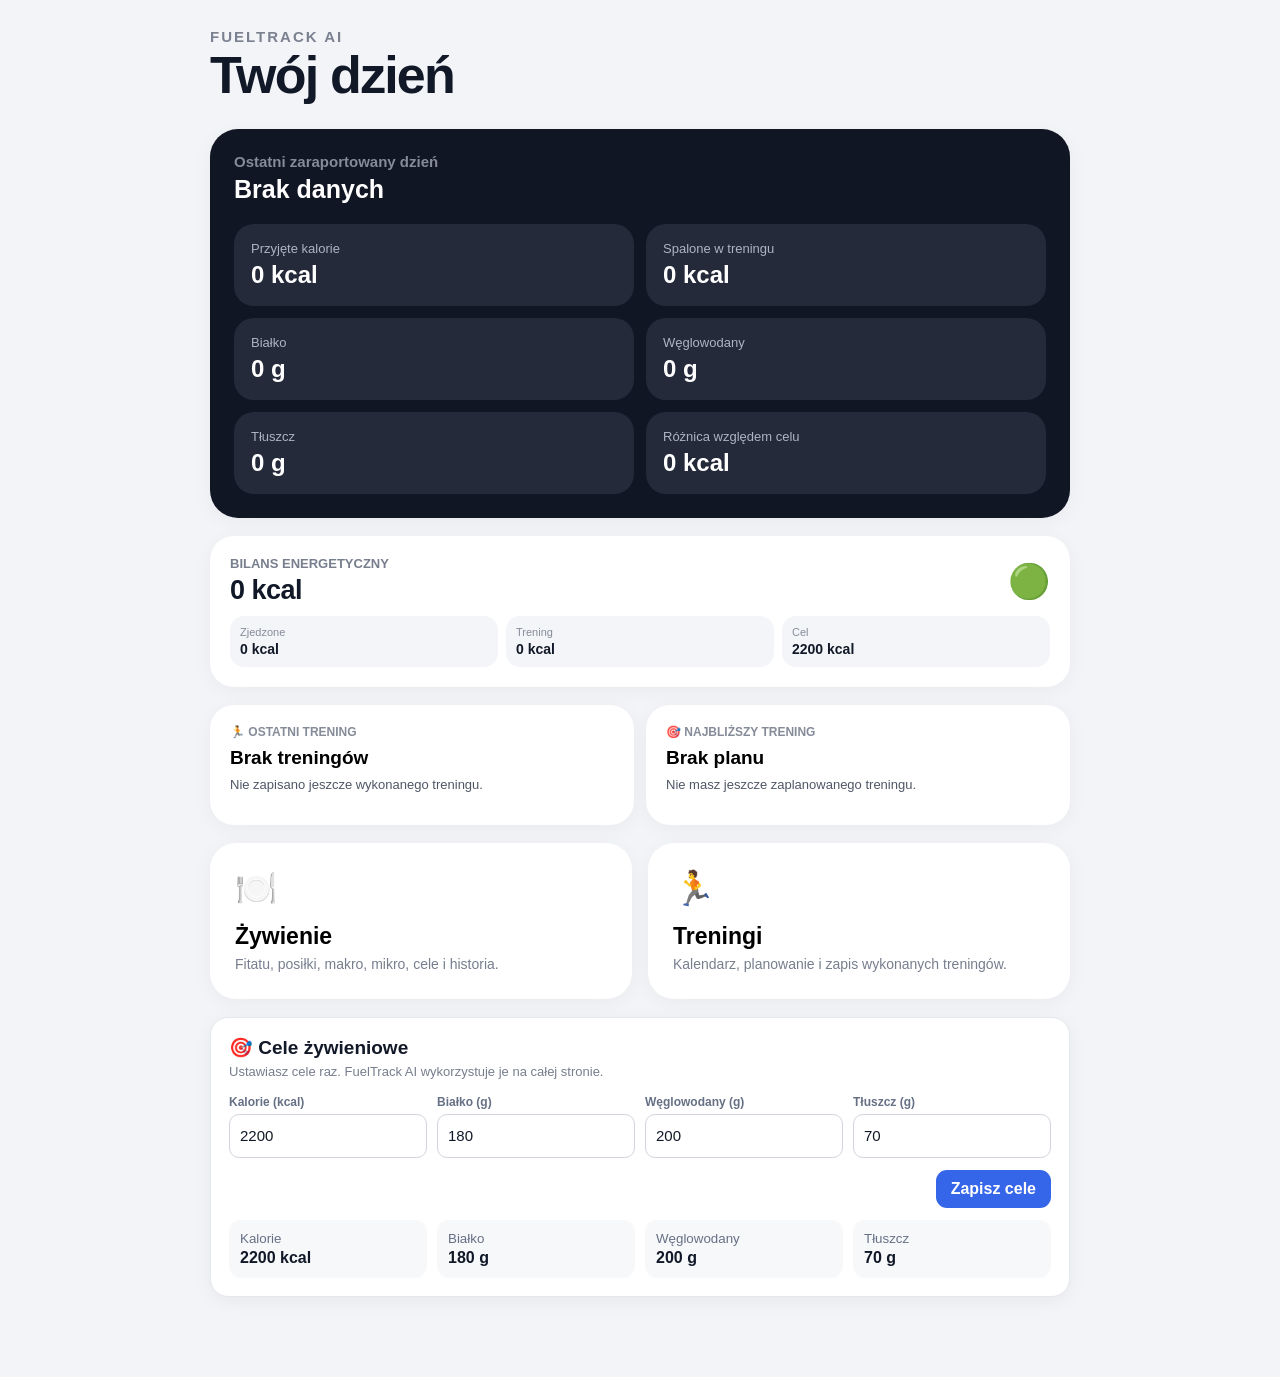
==== commit bde49712: "Update index.html" ====
--- a/index.html
+++ b/index.html
@@ -167,88 +167,6 @@
     .summary-value {
       font-size: 24px;
       font-weight: 850;
-    }
-
-    /* =====================================================
-       DASHBOARD ŻYWIENIOWY
-    ===================================================== */
-
-    .dashboard-grid {
-      display: grid;
-      grid-template-columns: repeat(2, 1fr);
-      gap: 12px;
-      margin-bottom: 18px;
-    }
-
-    .dashboard-nutrition {
-      background: #242a3a;
-      border-radius: 20px;
-      padding: 16px;
-      overflow: hidden;
-    }
-
-    .dashboard-nutrition-top {
-      display: flex;
-      justify-content: space-between;
-      align-items: flex-start;
-      gap: 8px;
-      margin-bottom: 8px;
-    }
-
-    .dashboard-nutrition-name {
-      color: #b8bfcc;
-      font-size: 13px;
-      font-weight: 750;
-    }
-
-    .dashboard-nutrition-value {
-      font-size: 18px;
-      font-weight: 850;
-      white-space: nowrap;
-    }
-
-    .dashboard-nutrition-bottom {
-      display: flex;
-      justify-content: space-between;
-      gap: 8px;
-      margin-top: 7px;
-      color: #8f96a6;
-      font-size: 11px;
-      font-weight: 700;
-    }
-
-    .dashboard-progress {
-      width: 100%;
-      height: 8px;
-      border-radius: 999px;
-      background: #3a4050;
-      overflow: hidden;
-    }
-
-    .dashboard-progress-bar {
-      width: 0%;
-      height: 100%;
-      border-radius: 999px;
-      transition:
-        width .35s ease,
-        background .25s ease;
-      background: #4e7cff;
-    }
-
-    .dashboard-progress-bar.good {
-      background: #37c779;
-    }
-
-    .dashboard-progress-bar.warning {
-      background: #f5a623;
-    }
-
-    .dashboard-progress-bar.danger {
-      background: #ed5b5b;
-    }
-
-    .dashboard-progress-bar.low {
-      background: #4e7cff;
     }
 
     /* =====================================================
@@ -359,14 +277,8 @@
       margin-top: 10px;
     }
 
-    .dashboard-empty {
-      color: #858b98;
-      font-size: 13px;
-      line-height: 1.4;
-    }
-
     /* =====================================================
-       NAVIGACJA
+       NAWIGACJA
     ===================================================== */
 
     .nav-grid {
@@ -440,6 +352,10 @@
       border-color: #3565e8;
     }
 
+    /* =====================================================
+       MAKRO
+    ===================================================== */
+
     .macro-grid {
       display: grid;
       grid-template-columns: repeat(2, 1fr);
@@ -487,6 +403,60 @@
       background: #4e7cff;
       transition: width .25s ease;
     }
+
+    /* =====================================================
+       CELE ŻYWIENIOWE
+    ===================================================== */
+
+    .goals-card {
+      background: white;
+      border-radius: 28px;
+      padding: 24px;
+      margin-bottom: 18px;
+      box-shadow: 0 4px 20px rgba(0, 0, 0, .045);
+    }
+
+    .goals-description {
+      color: #777e8d;
+      font-size: 14px;
+      line-height: 1.45;
+      margin-top: 7px;
+      margin-bottom: 20px;
+    }
+
+    .goals-grid {
+      display: grid;
+      grid-template-columns: repeat(2, minmax(0, 1fr));
+      gap: 12px;
+    }
+
+    .goal-field {
+      background: #f5f6fa;
+      border-radius: 18px;
+      padding: 14px;
+    }
+
+    .goal-field label {
+      display: block;
+      color: #666d7c;
+      font-size: 12px;
+      font-weight: 800;
+      margin-bottom: 7px;
+    }
+
+    .goal-field input {
+      background: white;
+    }
+
+    .goals-actions {
+      display: flex;
+      gap: 10px;
+      margin-top: 14px;
+    }
+
+    /* =====================================================
+       POSIŁKI
+    ===================================================== */
 
     .meal {
       padding: 18px 0;
@@ -758,8 +728,8 @@
       .nav-grid,
       .macro-grid,
       .summary-grid,
-      .dashboard-grid,
-      .dashboard-training-grid {
+      .dashboard-training-grid,
+      .goals-grid {
         grid-template-columns: 1fr 1fr;
       }
 
@@ -832,14 +802,6 @@
         font-size: 23px;
       }
 
-      .dashboard-nutrition {
-        padding: 13px;
-      }
-
-      .dashboard-nutrition-value {
-        font-size: 16px;
-      }
-
       .dashboard-training-card {
         padding: 16px;
       }
@@ -847,6 +809,11 @@
       .dashboard-training-title {
         font-size: 17px;
       }
+
+      .goals-actions {
+        flex-direction: column;
+      }
+
     }
 
     @media (max-width: 430px) {
@@ -927,6 +894,11 @@
       .dashboard-training-grid {
         grid-template-columns: 1fr;
       }
+
+      .goals-grid {
+        grid-template-columns: 1fr;
+      }
+
     }
 
   </style>
@@ -958,7 +930,7 @@
 
 
     <!-- ===================================================
-         PODSUMOWANIE
+         PODSUMOWANIE DNIA
     ==================================================== -->
 
     <section class="card dark-card">
@@ -1060,205 +1032,7 @@
 
 
     <!-- ===================================================
-         POSTĘP ŻYWIENIOWY
-    ==================================================== -->
-
-    <section class="card dark-card">
-
-      <div class="section-header">
-
-        <div>
-          <div class="summary-title">
-            Realizacja celów
-          </div>
-
-          <div
-            style="
-              font-size:20px;
-              font-weight:850;
-            "
-          >
-            Dzisiejsze odżywianie
-          </div>
-        </div>
-
-      </div>
-
-
-      <div class="dashboard-grid">
-
-        <div class="dashboard-nutrition">
-
-          <div class="dashboard-nutrition-top">
-
-            <span class="dashboard-nutrition-name">
-              🔥 Kalorie
-            </span>
-
-            <span
-              id="dashKcalValue"
-              class="dashboard-nutrition-value"
-            >
-              0 / 0
-            </span>
-
-          </div>
-
-          <div class="dashboard-progress">
-
-            <div
-              id="dashKcalBar"
-              class="dashboard-progress-bar"
-            ></div>
-
-          </div>
-
-          <div class="dashboard-nutrition-bottom">
-
-            <span>
-              <span id="dashKcalPercent">
-                0%
-              </span>
-            </span>
-
-            <span id="dashKcalRemaining">
-              brak celu
-            </span>
-
-          </div>
-
-        </div>
-
-
-        <div class="dashboard-nutrition">
-
-          <div class="dashboard-nutrition-top">
-
-            <span class="dashboard-nutrition-name">
-              🥩 Białko
-            </span>
-
-            <span
-              id="dashProteinValue"
-              class="dashboard-nutrition-value"
-            >
-              0 / 0 g
-            </span>
-
-          </div>
-
-          <div class="dashboard-progress">
-
-            <div
-              id="dashProteinBar"
-              class="dashboard-progress-bar"
-            ></div>
-
-          </div>
-
-          <div class="dashboard-nutrition-bottom">
-
-            <span id="dashProteinPercent">
-              0%
-            </span>
-
-            <span id="dashProteinRemaining">
-              brak celu
-            </span>
-
-          </div>
-
-        </div>
-
-
-        <div class="dashboard-nutrition">
-
-          <div class="dashboard-nutrition-top">
-
-            <span class="dashboard-nutrition-name">
-              🍚 Węglowodany
-            </span>
-
-            <span
-              id="dashCarbsValue"
-              class="dashboard-nutrition-value"
-            >
-              0 / 0 g
-            </span>
-
-          </div>
-
-          <div class="dashboard-progress">
-
-            <div
-              id="dashCarbsBar"
-              class="dashboard-progress-bar"
-            ></div>
-
-          </div>
-
-          <div class="dashboard-nutrition-bottom">
-
-            <span id="dashCarbsPercent">
-              0%
-            </span>
-
-            <span id="dashCarbsRemaining">
-              brak celu
-            </span>
-
-          </div>
-
-        </div>
-
-
-        <div class="dashboard-nutrition">
-
-          <div class="dashboard-nutrition-top">
-
-            <span class="dashboard-nutrition-name">
-              🥑 Tłuszcz
-            </span>
-
-            <span
-              id="dashFatValue"
-              class="dashboard-nutrition-value"
-            >
-              0 / 0 g
-            </span>
-
-          </div>
-
-          <div class="dashboard-progress">
-
-            <div
-              id="dashFatBar"
-              class="dashboard-progress-bar"
-            ></div>
-
-          </div>
-
-          <div class="dashboard-nutrition-bottom">
-
-            <span id="dashFatPercent">
-              0%
-            </span>
-
-            <span id="dashFatRemaining">
-              brak celu
-            </span>
-
-          </div>
-
-        </div>
-
-      </div>
-
-    </section>
-
-
-    <!-- ===================================================
-         BILANS
+         BILANS ENERGETYCZNY
     ==================================================== -->
 
     <section class="balance-card">
@@ -1282,9 +1056,7 @@
 
         <div
           id="dashboardBalanceIcon"
-          style="
-            font-size:34px;
-          "
+          style="font-size:34px;"
         >
           ⚖️
         </div>
@@ -1437,7 +1209,7 @@
         </div>
 
         <div class="nav-description">
-          Fitatu, posiłki, makro, mikro i historia.
+          Fitatu, posiłki, makro, mikro, cele i historia.
         </div>
 
       </button>
@@ -1485,6 +1257,7 @@
       ← Strona główna
     </button>
 
+
     <header class="topbar">
 
       <div>
@@ -1517,6 +1290,130 @@
     </header>
 
 
+    <!-- ===================================================
+         CELE ŻYWIENIOWE
+    ==================================================== -->
+
+    <section class="goals-card">
+
+      <div class="section-header">
+
+        <div>
+
+          <h2>
+            Cele żywieniowe
+          </h2>
+
+          <div class="goals-description">
+            Ustaw dzienne cele kalorii i makroskładników.
+            Będą wykorzystywane do porównywania rzeczywistego
+            spożycia z założeniami.
+          </div>
+
+        </div>
+
+      </div>
+
+
+      <div class="goals-grid">
+
+        <div class="goal-field">
+
+          <label for="goalCalories">
+            🔥 Kalorie — kcal
+          </label>
+
+          <input
+            id="goalCalories"
+            type="number"
+            min="0"
+            step="1"
+            placeholder="np. 2200"
+          >
+
+        </div>
+
+
+        <div class="goal-field">
+
+          <label for="goalProtein">
+            🥩 Białko — g
+          </label>
+
+          <input
+            id="goalProtein"
+            type="number"
+            min="0"
+            step="1"
+            placeholder="np. 180"
+          >
+
+        </div>
+
+
+        <div class="goal-field">
+
+          <label for="goalCarbs">
+            🍚 Węglowodany — g
+          </label>
+
+          <input
+            id="goalCarbs"
+            type="number"
+            min="0"
+            step="1"
+            placeholder="np. 220"
+          >
+
+        </div>
+
+
+        <div class="goal-field">
+
+          <label for="goalFat">
+            🥑 Tłuszcz — g
+          </label>
+
+          <input
+            id="goalFat"
+            type="number"
+            min="0"
+            step="1"
+            placeholder="np. 70"
+          >
+
+        </div>
+
+      </div>
+
+
+      <div class="goals-actions">
+
+        <button
+          id="saveGoalsBtn"
+          class="primary-btn"
+          type="button"
+        >
+          Zapisz cele
+        </button>
+
+        <button
+          id="resetGoalsBtn"
+          class="secondary-btn"
+          type="button"
+        >
+          Wyczyść cele
+        </button>
+
+      </div>
+
+    </section>
+
+
+    <!-- ===================================================
+         WYBRANY DZIEŃ
+    ==================================================== -->
+
     <section class="card dark-card">
 
       <div class="day-label">
@@ -1657,6 +1554,10 @@
 
     </section>
 
+
+    <!-- ===================================================
+         POSIŁKI
+    ==================================================== -->
 
     <section class="card">
 
@@ -1681,6 +1582,10 @@
     </section>
 
 
+    <!-- ===================================================
+         MAKRO I MIKRO
+    ==================================================== -->
+
     <section class="card">
 
       <button
@@ -1721,6 +1626,10 @@
 
     </section>
 
+
+    <!-- ===================================================
+         HISTORIA
+    ==================================================== -->
 
     <section class="card">
 
@@ -1803,7 +1712,9 @@
     </header>
 
 
-    <!-- KALENDARZ -->
+    <!-- ===================================================
+         KALENDARZ
+    ==================================================== -->
 
     <section class="card">
 
@@ -1876,7 +1787,9 @@
     </section>
 
 
-    <!-- PLANOWANIE -->
+    <!-- ===================================================
+         PLANOWANIE
+    ==================================================== -->
 
     <section class="card">
 
@@ -1977,7 +1890,9 @@
     </section>
 
 
-    <!-- WYKONANE -->
+    <!-- ===================================================
+         WYKONANE TRENINGI
+    ==================================================== -->
 
     <section class="card">
 
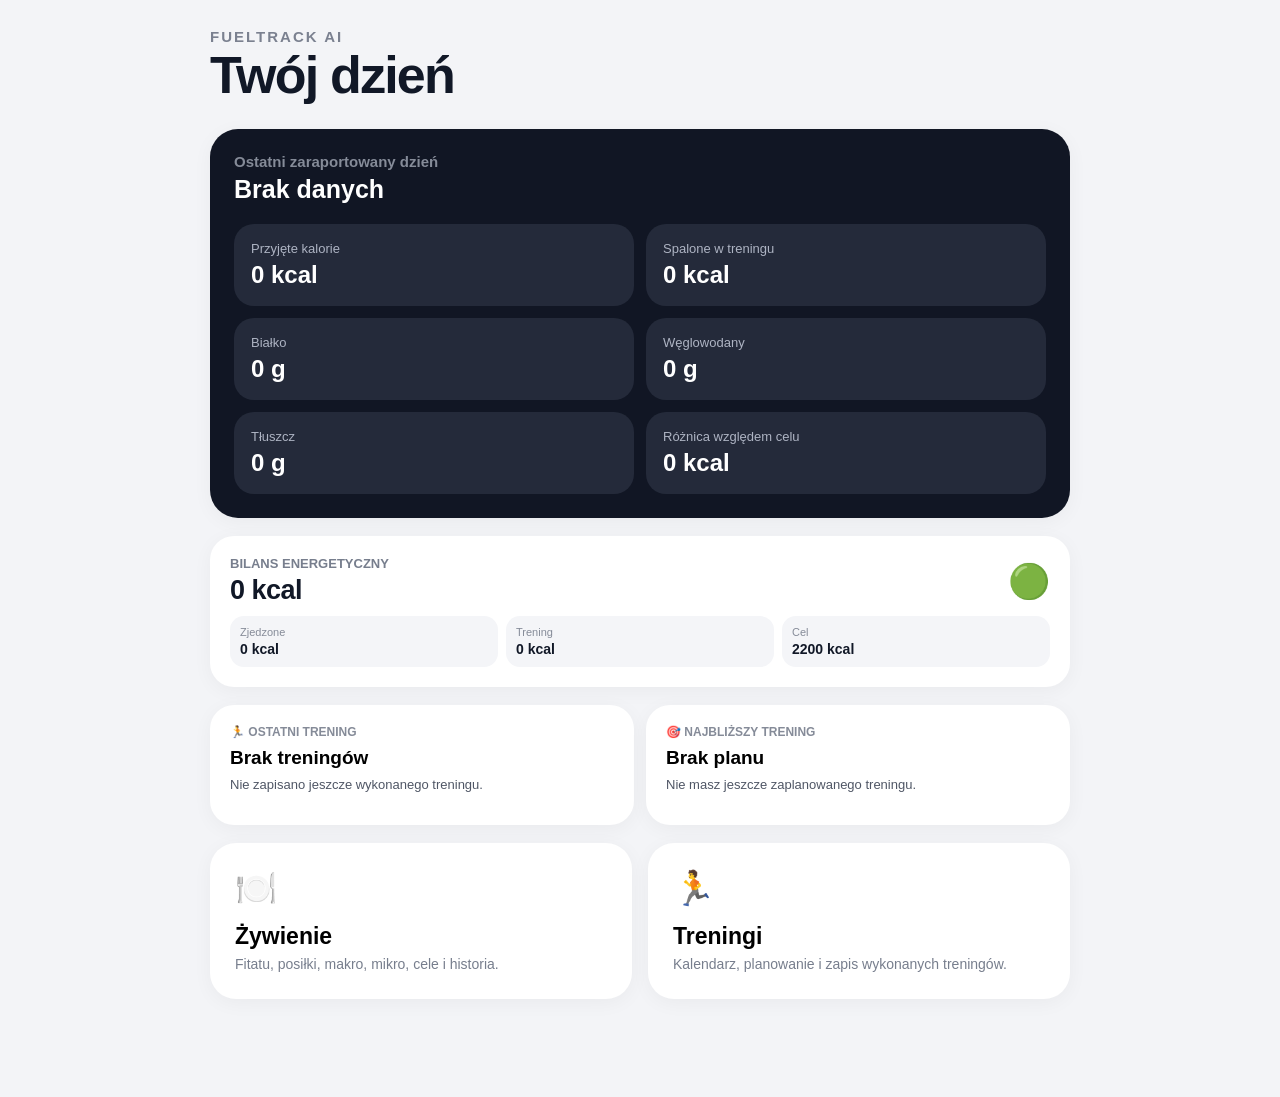
==== commit 40f0d85f: "Update index.html" ====
--- a/index.html
+++ b/index.html
@@ -1272,20 +1272,36 @@
 
       </div>
 
-      <button
-        class="primary-btn"
-        id="importBtn"
-        type="button"
+      <label
+        for="fileInput"
+        style="
+          display:flex;
+          align-items:center;
+          justify-content:center;
+          gap:10px;
+          min-height:58px;
+          padding:16px 20px;
+          border-radius:18px;
+          background:#3565e8;
+          color:white;
+          font-weight:800;
+          font-size:15px;
+          cursor:pointer;
+          box-shadow:0 8px 20px rgba(53,101,232,.20);
+          text-align:center;
+          -webkit-tap-highlight-color:transparent;
+        "
       >
-        + Import Fitatu
-      </button>
-
-      <input
-        id="fileInput"
-        type="file"
-        accept=".csv,text/csv"
-        class="hidden"
-      >
+        📥 Wybierz plik Fitatu CSV
+
+        <input
+          id="fileInput"
+          type="file"
+          accept=".csv,text/csv"
+          class="hidden"
+        >
+
+      </label>
 
     </header>
 
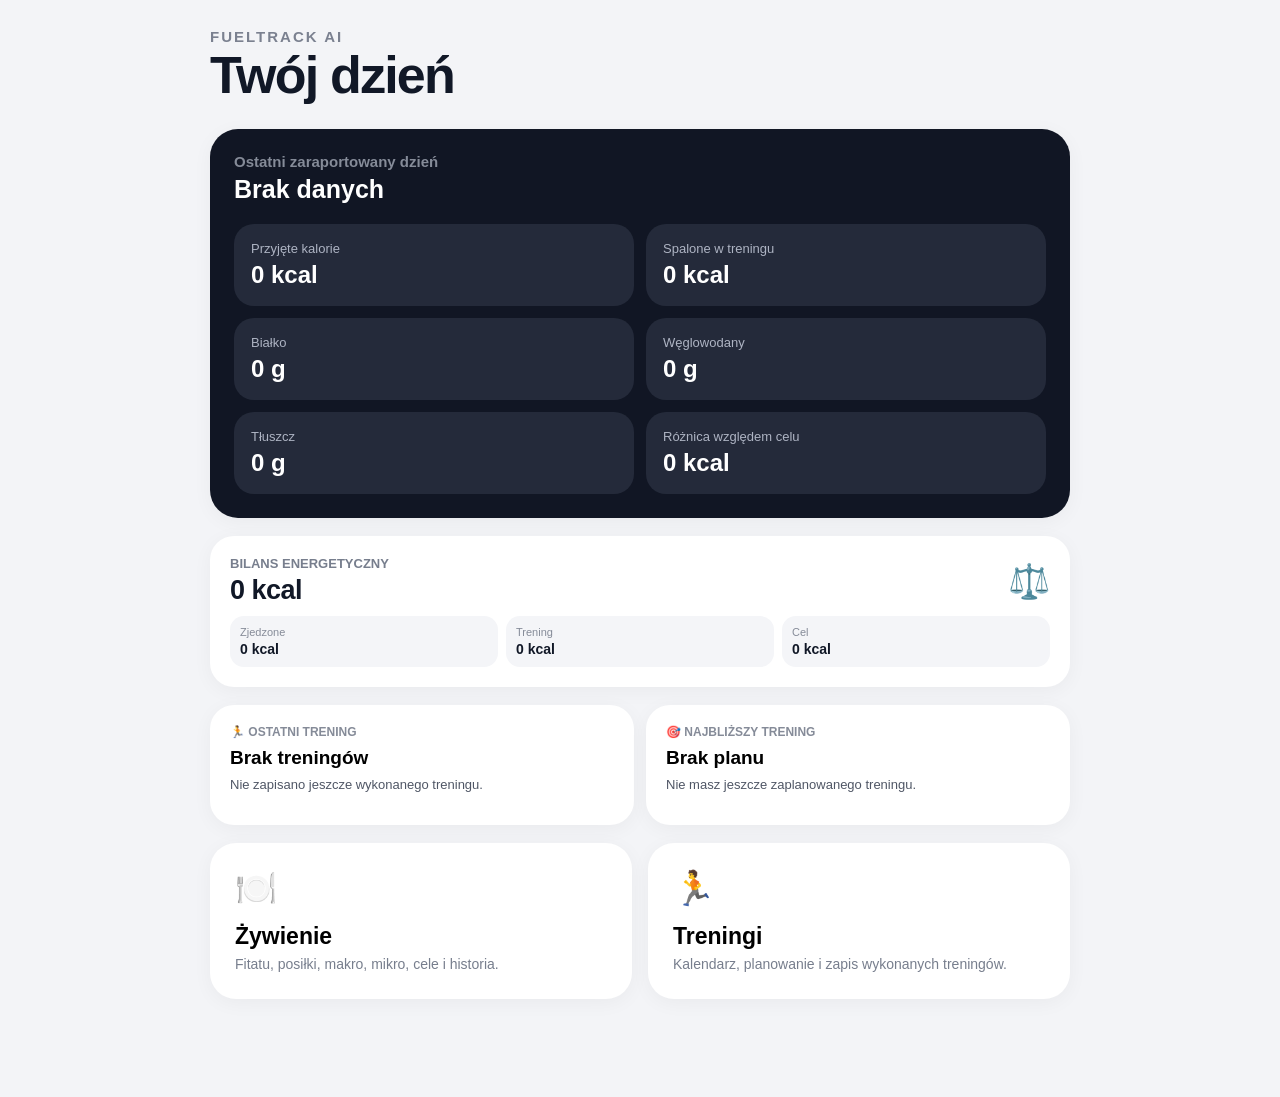
==== commit 54f72005: "Update index.html" ====
--- a/index.html
+++ b/index.html
@@ -1272,36 +1272,20 @@
 
       </div>
 
-      <label
-        for="fileInput"
-        style="
-          display:flex;
-          align-items:center;
-          justify-content:center;
-          gap:10px;
-          min-height:58px;
-          padding:16px 20px;
-          border-radius:18px;
-          background:#3565e8;
-          color:white;
-          font-weight:800;
-          font-size:15px;
-          cursor:pointer;
-          box-shadow:0 8px 20px rgba(53,101,232,.20);
-          text-align:center;
-          -webkit-tap-highlight-color:transparent;
-        "
+      <button
+        class="primary-btn"
+        id="importBtn"
+        type="button"
       >
-        📥 Wybierz plik Fitatu CSV
-
-        <input
-          id="fileInput"
-          type="file"
-          accept=".csv,text/csv"
-          class="hidden"
-        >
-
-      </label>
+        + Import Fitatu
+      </button>
+
+      <input
+        id="fileInput"
+        type="file"
+        accept=".csv,text/csv"
+        class="hidden"
+      >
 
     </header>
 
@@ -2002,69 +1986,4 @@
           ></textarea>
 
 
-          <div class="form-full">
-
-            <label style="font-weight:750;">
-              Screeny z Garmina — maks. 4
-            </label>
-
-            <input
-              id="wScreens"
-              type="file"
-              accept="image/*"
-              multiple
-              style="margin-top:8px;"
-            >
-
-            <div
-              id="screensPreview"
-              class="screens-preview"
-            ></div>
-
-          </div>
-
-
-          <button
-            id="saveWorkoutBtn"
-            class="primary-btn"
-            type="button"
-          >
-            Zapisz trening
-          </button>
-
-
-          <button
-            id="cancelWorkoutBtn"
-            class="secondary-btn"
-            type="button"
-          >
-            Anuluj
-          </button>
-
-        </div>
-
-      </div>
-
-
-      <div
-        id="workouts"
-        style="margin-top:18px;"
-      ></div>
-
-    </section>
-
-  </section>
-
-</main>
-
-
-<div
-  id="status"
-  class="status hidden"
-></div>
-
-
-<script src="TrainingPage.js"></script>
-
-</body>
-</html>
+          <div class="
